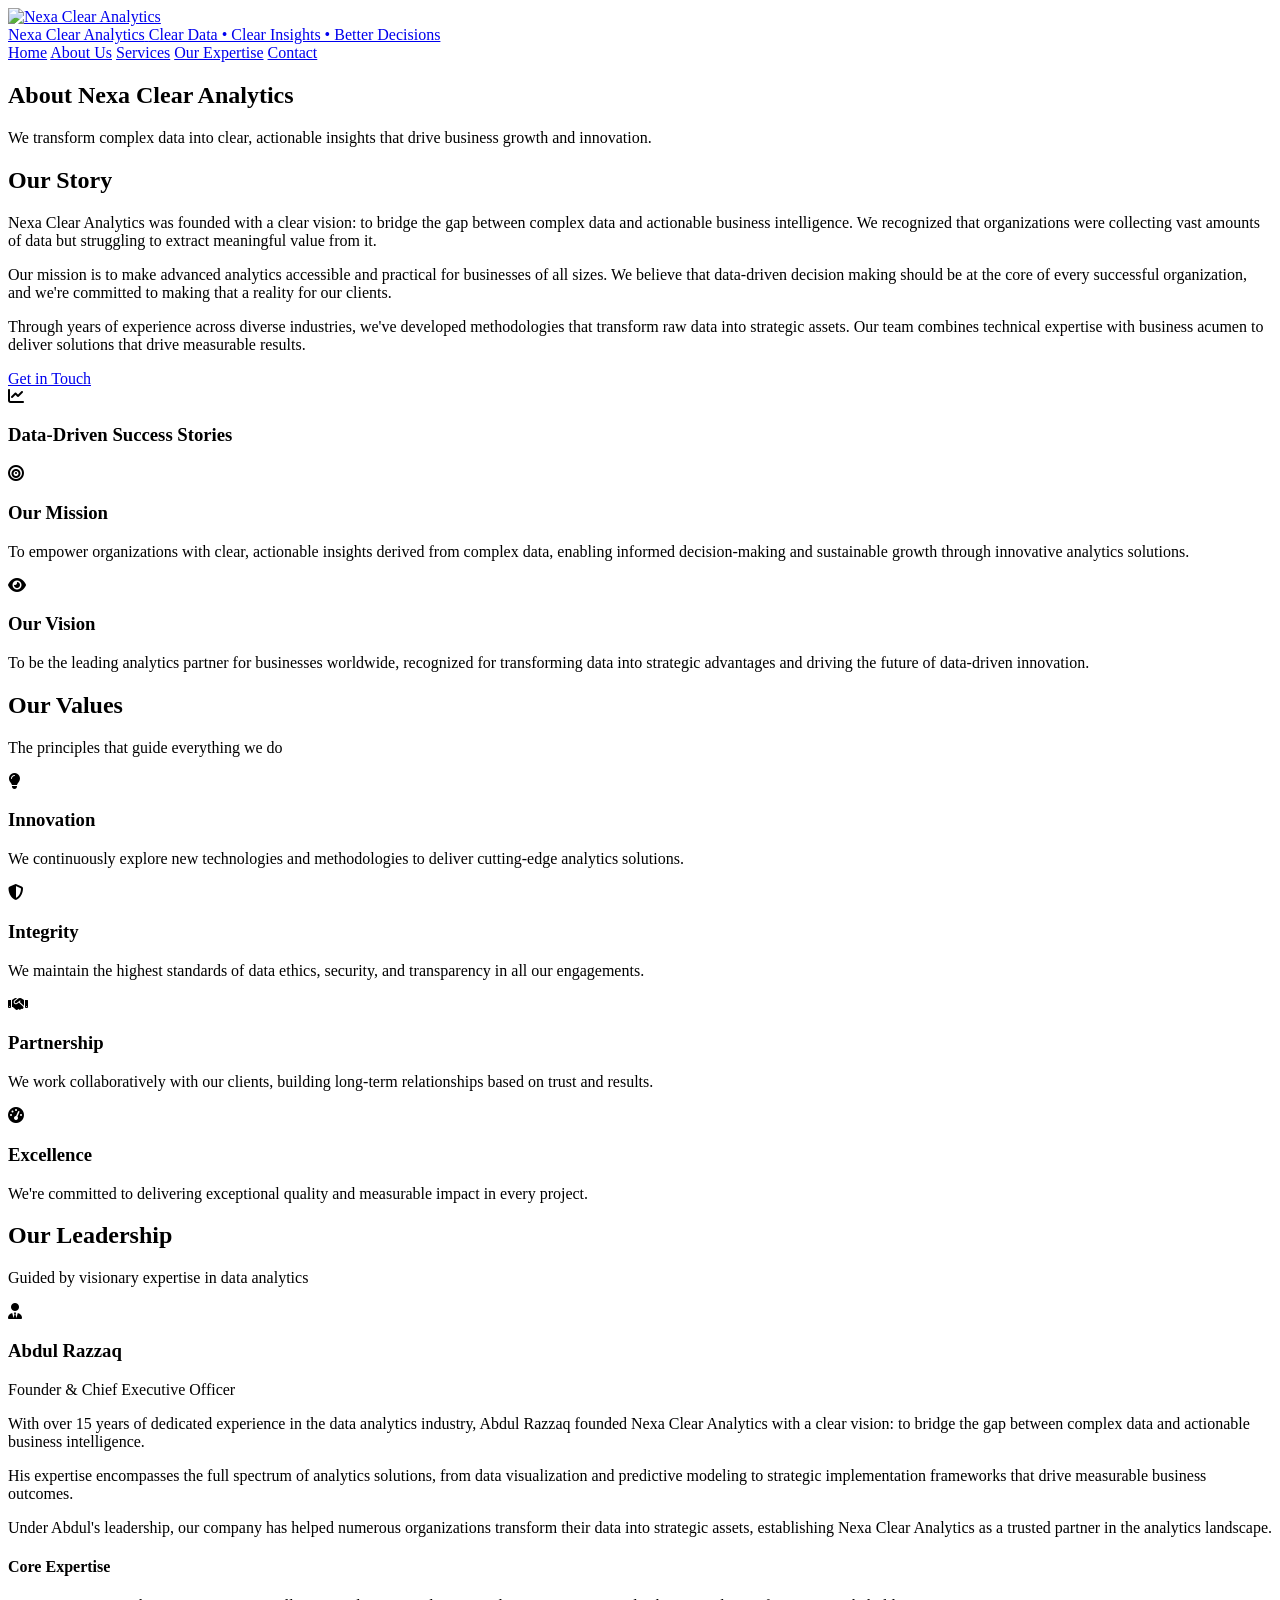
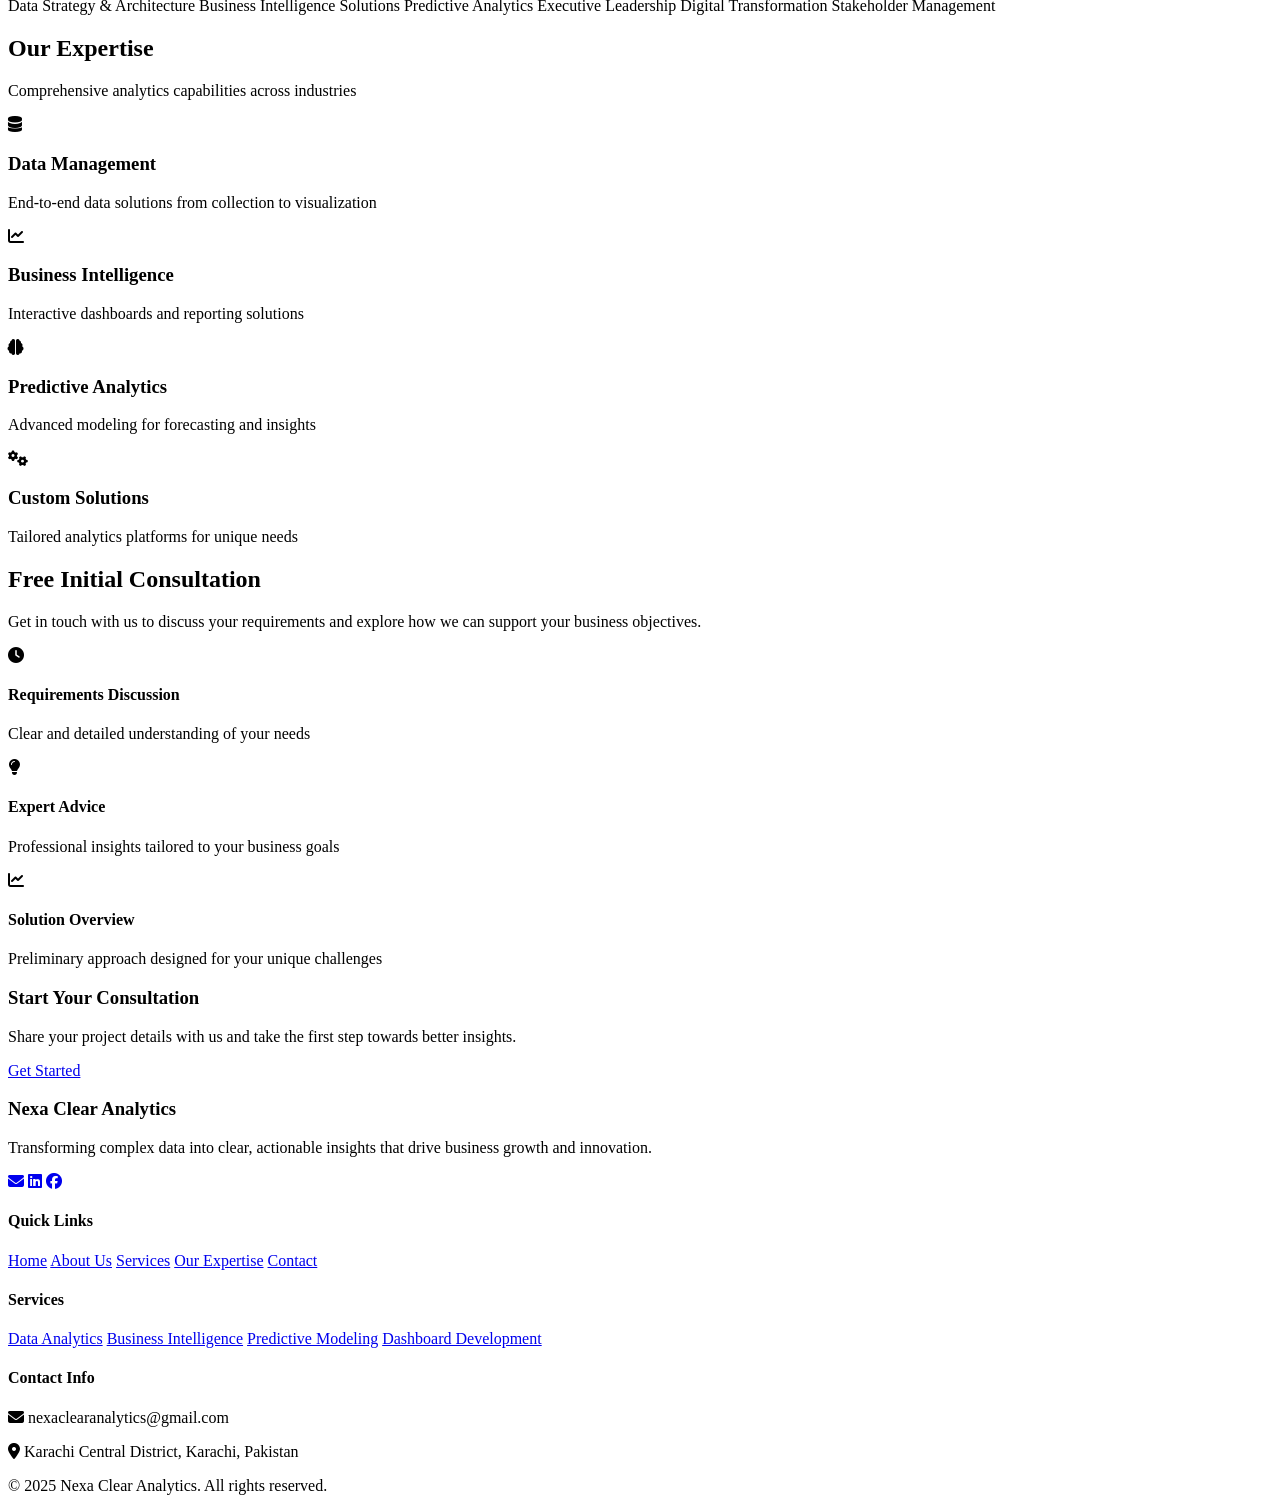
==== about.html @ 600de311 "Add files via upload" ====
<!DOCTYPE html>
<html lang="en">
<head>
    <meta charset="UTF-8">
    <meta name="viewport" content="width=device-width, initial-scale=1.0">
    <meta name="description" content="Learn about Nexa Clear Analytics - our mission, values, and the team behind transforming data into actionable insights.">
    <title>About Us - Nexa Clear Analytics</title>
    <link rel="stylesheet" href="css/style.css">
    <link rel="preconnect" href="https://fonts.googleapis.com">
    <link rel="preconnect" href="https://fonts.gstatic.com" crossorigin>
    <link href="https://fonts.googleapis.com/css2?family=Inter:wght@300;400;500;600;700&display=swap" rel="stylesheet">
    <link rel="stylesheet" href="https://cdnjs.cloudflare.com/ajax/libs/font-awesome/6.4.0/css/all.min.css">
    <link rel="icon" type="image/x-icon" href="images/favicon.png">
</head>
<body>
    <!-- Navigation -->
    <nav class="navbar">
        <div class="nav-container">
            <div class="nav-logo">
                <a href="index.html">
                    <img src="images/favicon.png" alt="Nexa Clear Analytics" class="logo-img">
                    <div class="logo-content">
                        <span class="logo-text">Nexa Clear Analytics</span>
                        <span class="logo-tagline">Clear Data • Clear Insights • Better Decisions</span>
                    </div>
                </a>
            </div>

            <div class="nav-menu" id="nav-menu">
                <a href="index.html" class="nav-link">Home</a>
                <a href="about.html" class="nav-link active">About Us</a>
                <a href="services.html" class="nav-link">Services</a>
                <a href="portfolio.html" class="nav-link">Our Expertise</a>
                <a href="contact.html" class="nav-link">Contact</a>
            </div>
            <div class="hamburger" id="hamburger">
                <span></span>
                <span></span>
                <span></span>
            </div>
        </div>
    </nav>

    <!-- Page Header -->
    <section class="page-header">
        <div class="container">
            <h1>About Nexa Clear Analytics</h1>
            <p>We transform complex data into clear, actionable insights that drive business growth and innovation.</p>
        </div>
    </section>

    <!-- About Content -->
    <section class="section">
        <div class="container">
            <div class="about-content">
                <div class="about-text">
                    <h2>Our Story</h2>
                    <p>Nexa Clear Analytics was founded with a clear vision: to bridge the gap between complex data and actionable business intelligence. We recognized that organizations were collecting vast amounts of data but struggling to extract meaningful value from it.</p>
                    <p>Our mission is to make advanced analytics accessible and practical for businesses of all sizes. We believe that data-driven decision making should be at the core of every successful organization, and we're committed to making that a reality for our clients.</p>
                    <p>Through years of experience across diverse industries, we've developed methodologies that transform raw data into strategic assets. Our team combines technical expertise with business acumen to deliver solutions that drive measurable results.</p>
                    <a href="contact.html#contact-form" class="btn btn-primary">Get in Touch</a>
                </div>
                <div class="about-image">
                    <div class="image-placeholder">
                        <i class="fas fa-chart-line"></i>
                        <h3>Data-Driven Success Stories</h3>
                    </div>
                </div>
            </div>
        </div>
    </section>

    <!-- Mission & Vision -->
    <section class="section" style="background: var(--light-gray);">
        <div class="container">
            <div class="mission-vision">
                <div class="mission-card">
                    <div class="mission-icon">
                        <i class="fas fa-bullseye"></i>
                    </div>
                    <h3>Our Mission</h3>
                    <p>To empower organizations with clear, actionable insights derived from complex data, enabling informed decision-making and sustainable growth through innovative analytics solutions.</p>
                </div>
                <div class="vision-card">
                    <div class="vision-icon">
                        <i class="fas fa-eye"></i>
                    </div>
                    <h3>Our Vision</h3>
                    <p>To be the leading analytics partner for businesses worldwide, recognized for transforming data into strategic advantages and driving the future of data-driven innovation.</p>
                </div>
            </div>
        </div>
    </section>

    <!-- Values Section -->
    <section class="section">
        <div class="container">
            <div class="section-header">
                <h2>Our Values</h2>
                <p>The principles that guide everything we do</p>
            </div>
            <div class="values-grid">
                <div class="value-card">
                    <div class="value-icon">
                        <i class="fas fa-lightbulb"></i>
                    </div>
                    <h3>Innovation</h3>
                    <p>We continuously explore new technologies and methodologies to deliver cutting-edge analytics solutions.</p>
                </div>
                <div class="value-card">
                    <div class="value-icon">
                        <i class="fas fa-shield-alt"></i>
                    </div>
                    <h3>Integrity</h3>
                    <p>We maintain the highest standards of data ethics, security, and transparency in all our engagements.</p>
                </div>
                <div class="value-card">
                    <div class="value-icon">
                        <i class="fas fa-handshake"></i>
                    </div>
                    <h3>Partnership</h3>
                    <p>We work collaboratively with our clients, building long-term relationships based on trust and results.</p>
                </div>
                <div class="value-card">
                    <div class="value-icon">
                        <i class="fas fa-tachometer-alt"></i>
                    </div>
                    <h3>Excellence</h3>
                    <p>We're committed to delivering exceptional quality and measurable impact in every project.</p>
                </div>
            </div>
        </div>
    </section>

    <!-- Team Section -->
<!-- Leadership Section -->
<section class="section leadership-section">
    <div class="container">
        <div class="section-header">
            <h2>Our Leadership</h2>
            <p>Guided by visionary expertise in data analytics</p>
        </div>
        <div class="leadership-content">
            <div class="ceo-profile">
                <div class="ceo-image">
                    <i class="fas fa-user-tie"></i>
                </div>
                <div class="ceo-details">
                    <h3>Abdul Razzaq</h3>
                    <p class="ceo-title">Founder & Chief Executive Officer</p>
                    <div class="ceo-bio">
                        <p>With over 15 years of dedicated experience in the data analytics industry, Abdul Razzaq founded Nexa Clear Analytics with a clear vision: to bridge the gap between complex data and actionable business intelligence.</p>
                        <p>His expertise encompasses the full spectrum of analytics solutions, from data visualization and predictive modeling to strategic implementation frameworks that drive measurable business outcomes.</p>
                        <p>Under Abdul's leadership, our company has helped numerous organizations transform their data into strategic assets, establishing Nexa Clear Analytics as a trusted partner in the analytics landscape.</p>
                    </div>
                    <div class="ceo-expertise">
                        <h4>Core Expertise</h4>
                        <div class="expertise-list">
                            <span>Data Strategy & Architecture</span>
                            <span>Business Intelligence Solutions</span>
                            <span>Predictive Analytics</span>
                            <span>Executive Leadership</span>
                            <span>Digital Transformation</span>
                            <span>Stakeholder Management</span>
                        </div>
                    </div>
                </div>
            </div>
        </div>
    </div>
</section>

    <!-- Expertise Section -->
    <section class="section">
        <div class="container">
            <div class="section-header">
                <h2>Our Expertise</h2>
                <p>Comprehensive analytics capabilities across industries</p>
            </div>
            <div class="expertise-grid">
                <div class="expertise-item">
                    <div class="expertise-icon">
                        <i class="fas fa-database"></i>
                    </div>
                    <h3>Data Management</h3>
                    <p>End-to-end data solutions from collection to visualization</p>
                </div>
                <div class="expertise-item">
                    <div class="expertise-icon">
                        <i class="fas fa-chart-line"></i>
                    </div>
                    <h3>Business Intelligence</h3>
                    <p>Interactive dashboards and reporting solutions</p>
                </div>
                <div class="expertise-item">
                    <div class="expertise-icon">
                        <i class="fas fa-brain"></i>
                    </div>
                    <h3>Predictive Analytics</h3>
                    <p>Advanced modeling for forecasting and insights</p>
                </div>
                <div class="expertise-item">
                    <div class="expertise-icon">
                        <i class="fas fa-cogs"></i>
                    </div>
                    <h3>Custom Solutions</h3>
                    <p>Tailored analytics platforms for unique needs</p>
                </div>
            </div>
        </div>
    </section>

    <!-- CTA Section -->
  <section class="section consultation-section">
    <div class="container">
        <div class="consultation-grid">
            <div class="consultation-content">
                <h2>Free Initial Consultation</h2>
                <p>Get in touch with us to discuss your requirements and explore how we can support your business objectives.</p>
                <div class="consultation-benefits">
                    <div class="benefit-item">
                        <i class="fas fa-clock"></i>
                        <div>
                            <h4>Requirements Discussion</h4>
                            <p>Clear and detailed understanding of your needs</p>
                        </div>
                    </div>
                    <div class="benefit-item">
                        <i class="fas fa-lightbulb"></i>
                        <div>
                            <h4>Expert Advice</h4>
                            <p>Professional insights tailored to your business goals</p>
                        </div>
                    </div>
                    <div class="benefit-item">
                        <i class="fas fa-chart-line"></i>
                        <div>
                            <h4>Solution Overview</h4>
                            <p>Preliminary approach designed for your unique challenges</p>
                        </div>
                    </div>
                </div>
            </div>
            <div class="consultation-cta">
                <div class="cta-card">
                    <h3>Start Your Consultation</h3>
                    <p>Share your project details with us and take the first step towards better insights.</p>
                    <div class="cta-buttons">
                        <a href="contact.html#contact-form" class="consultation-get-started-btn" id="consultation-get-started">
                            Get Started
                        </a>
                    </div>
                </div>
            </div>
        </div>
    </div>
</section>

    <!-- Footer -->
    <footer class="footer">
        <div class="container">
            <div class="footer-content">
                <div class="footer-section">
                    <h3>Nexa Clear Analytics</h3>
                    <p>Transforming complex data into clear, actionable insights that drive business growth and innovation.</p>
                    <div class="social-links">
                        <a href="#" aria-label="Email"><i class="fas fa-envelope"></i></a>
                        <a href="#" aria-label="LinkedIn"><i class="fab fa-linkedin"></i></a>
                        <a href="#" aria-label="Twitter"><i class="fab fa-facebook"></i></a>
                    </div>
                </div>
                <div class="footer-section">
                    <h4>Quick Links</h4>
                    <a href="index.html">Home</a>
                    <a href="about.html">About Us</a>
                    <a href="services.html">Services</a>
                    <a href="portfolio.html">Our Expertise</a>
                    <a href="contact.html">Contact</a>
                </div>
                <div class="footer-section">
                    <h4>Services</h4>
                    <a href="services.html">Data Analytics</a>
                    <a href="services.html">Business Intelligence</a>
                    <a href="services.html">Predictive Modeling</a>
                    <a href="services.html">Dashboard Development</a>
                </div>
                <div class="footer-section">
                    <h4>Contact Info</h4>
                    <p><i class="fas fa-envelope"></i> nexaclearanalytics@gmail.com</p>
                    <p><i class="fas fa-map-marker-alt"></i> Karachi Central District, Karachi, Pakistan</p>
                </div>
            </div>
            <div class="footer-bottom">
                <p>&copy; <span id="current-year">2025</span> Nexa Clear Analytics. All rights reserved.</p>
            </div>
        </div>
    </footer>
    <script src="js/script.js"></script>
</body>
</html>
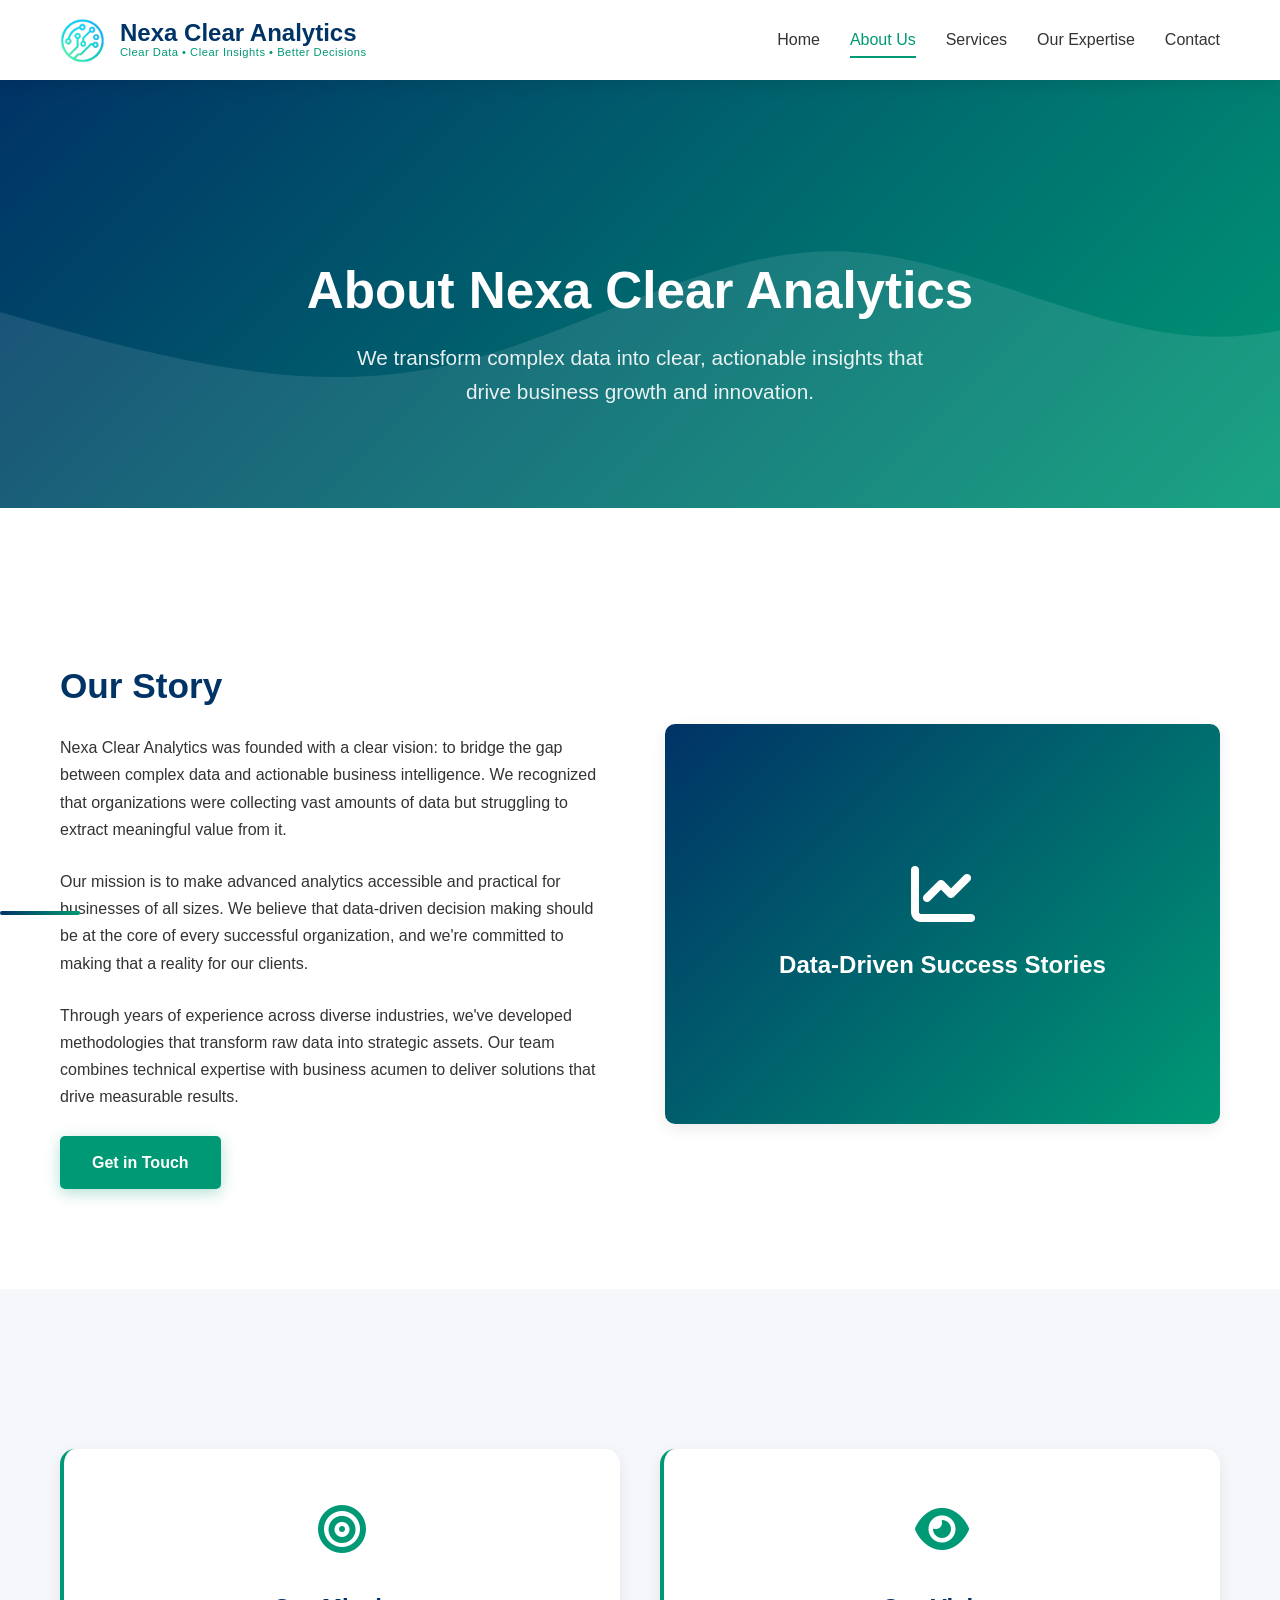
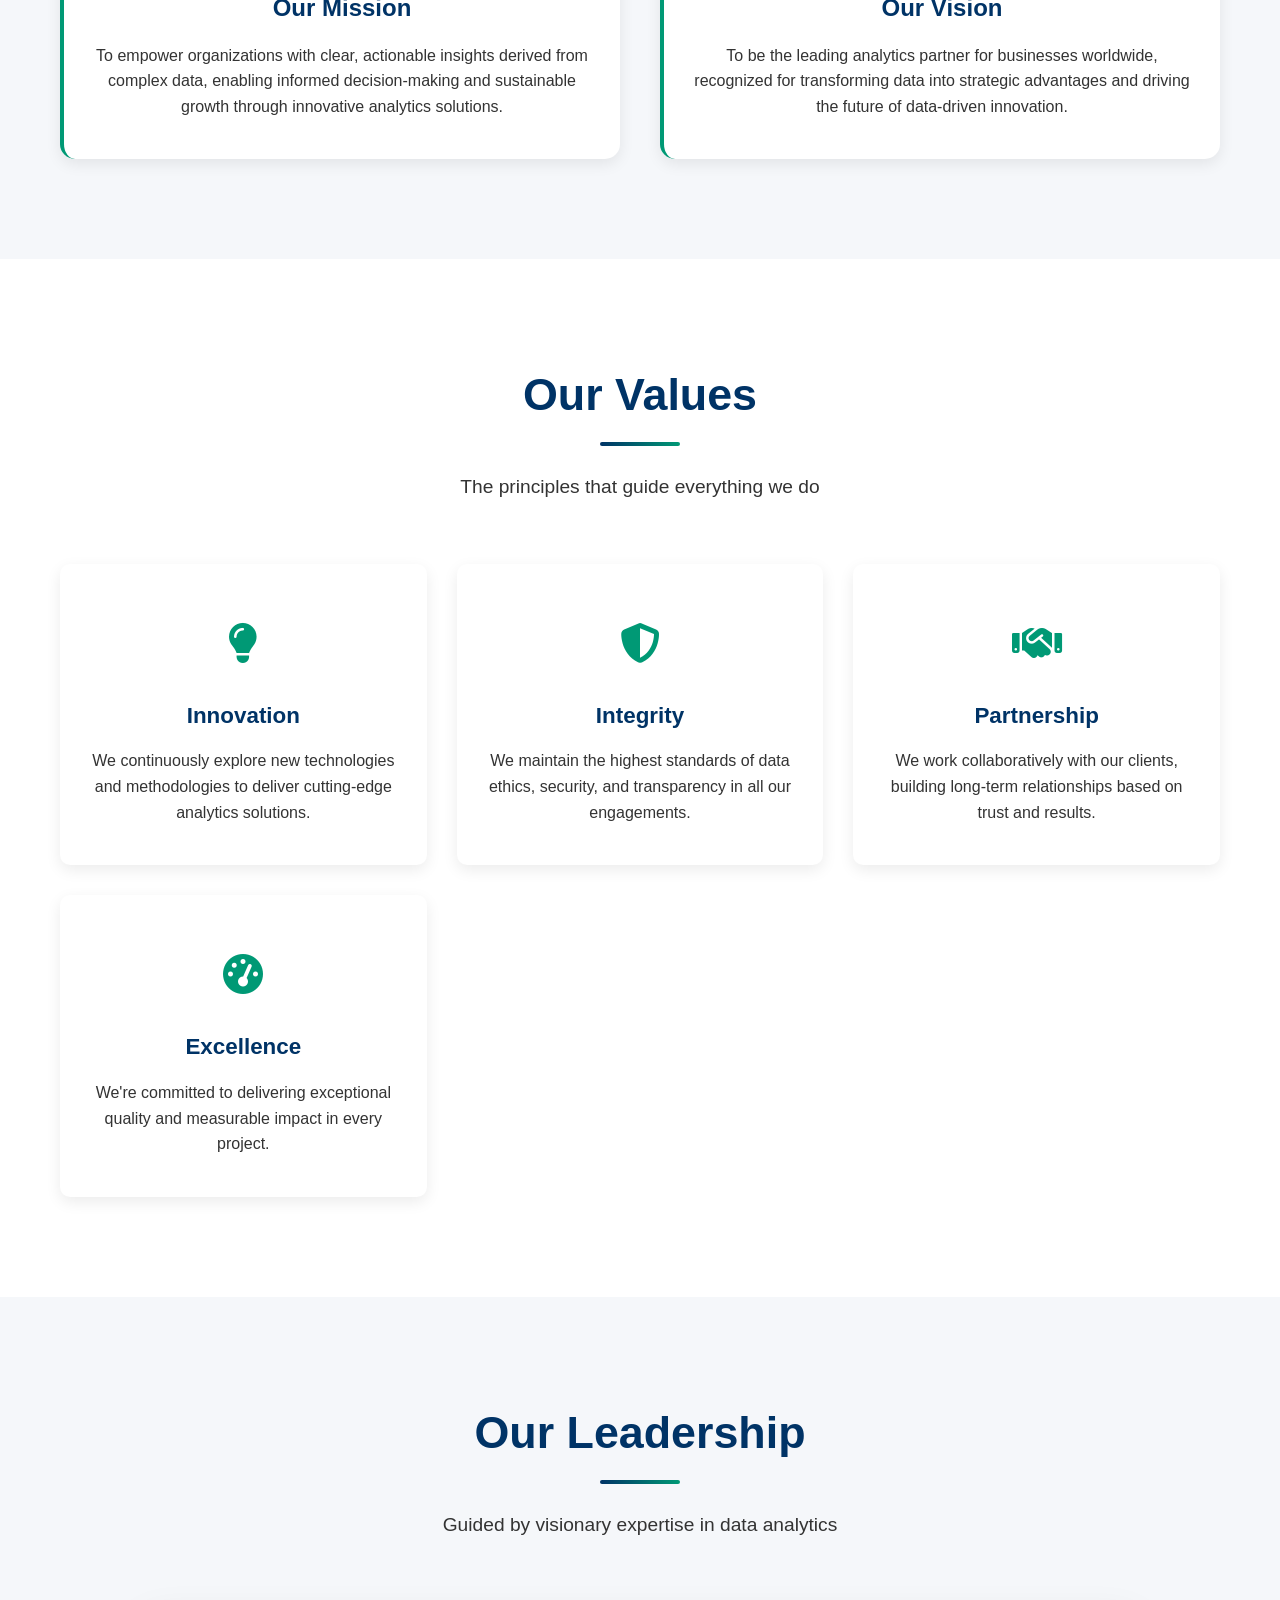
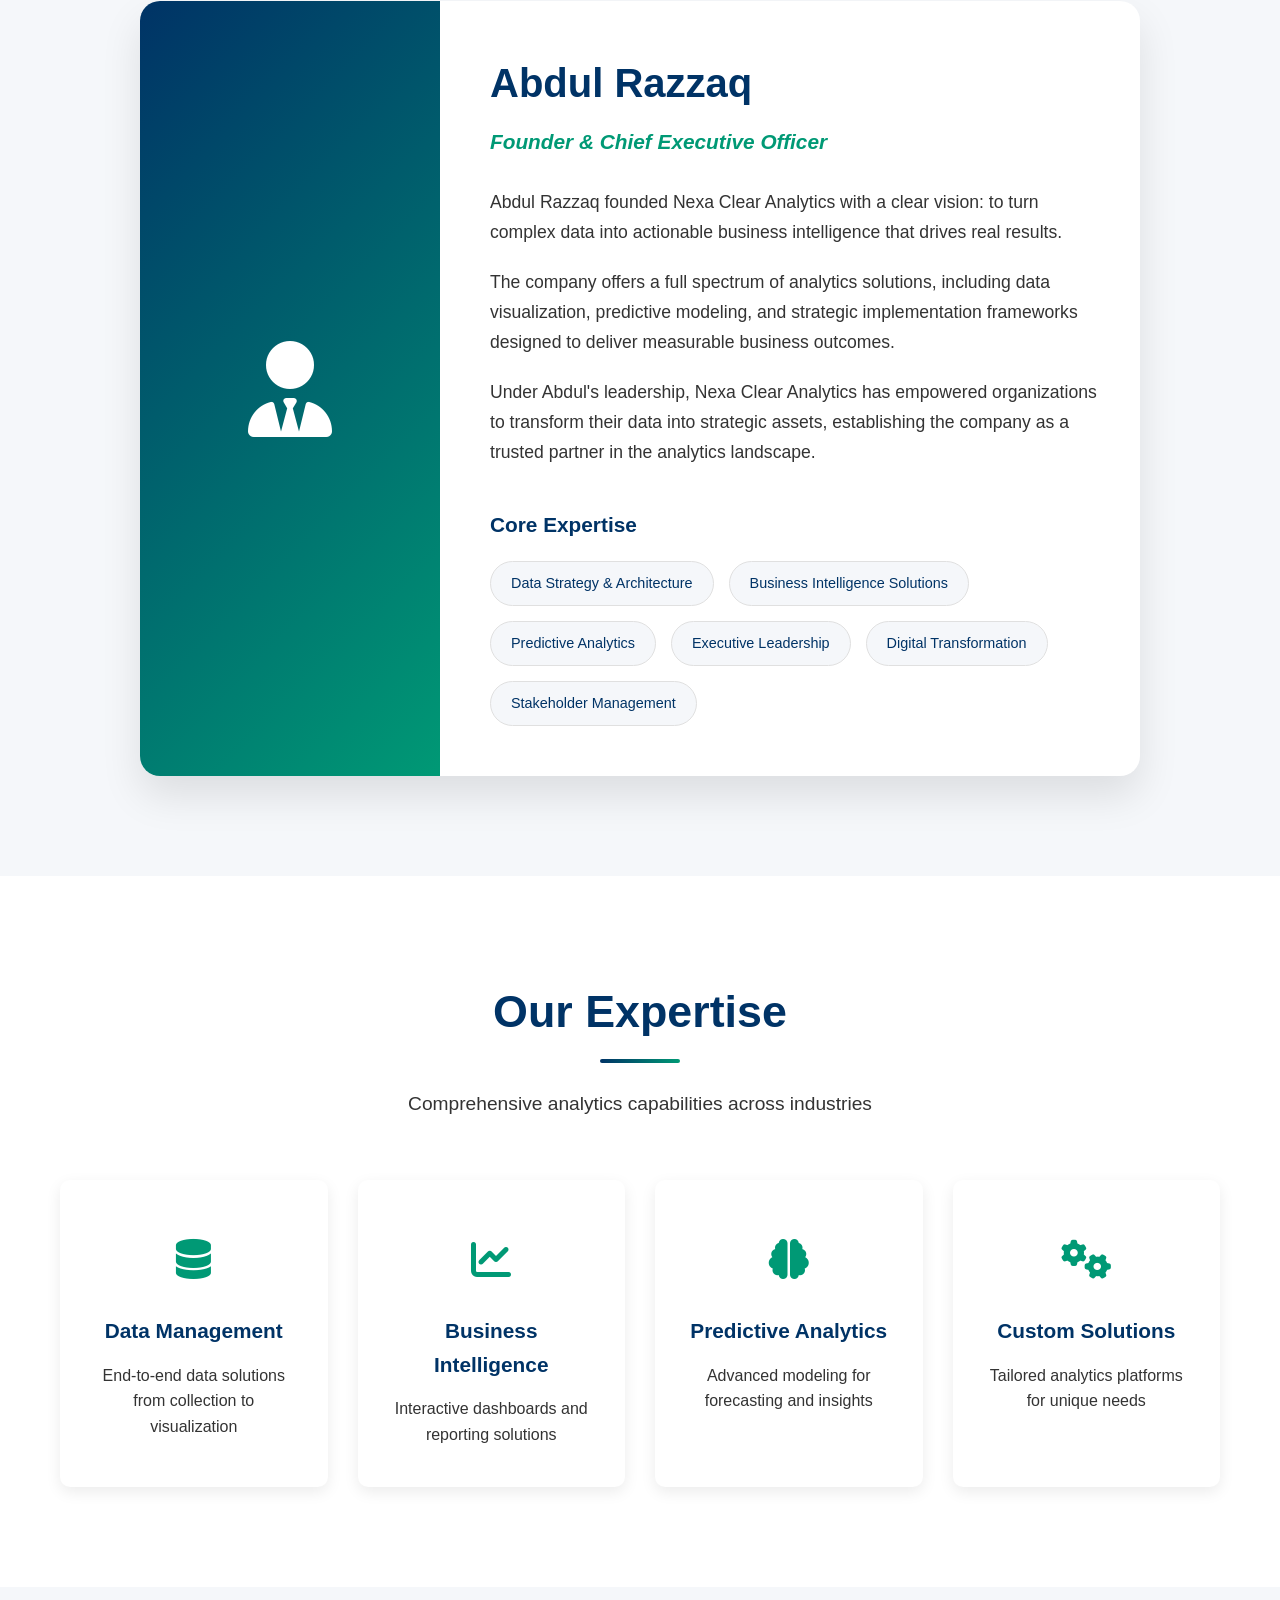
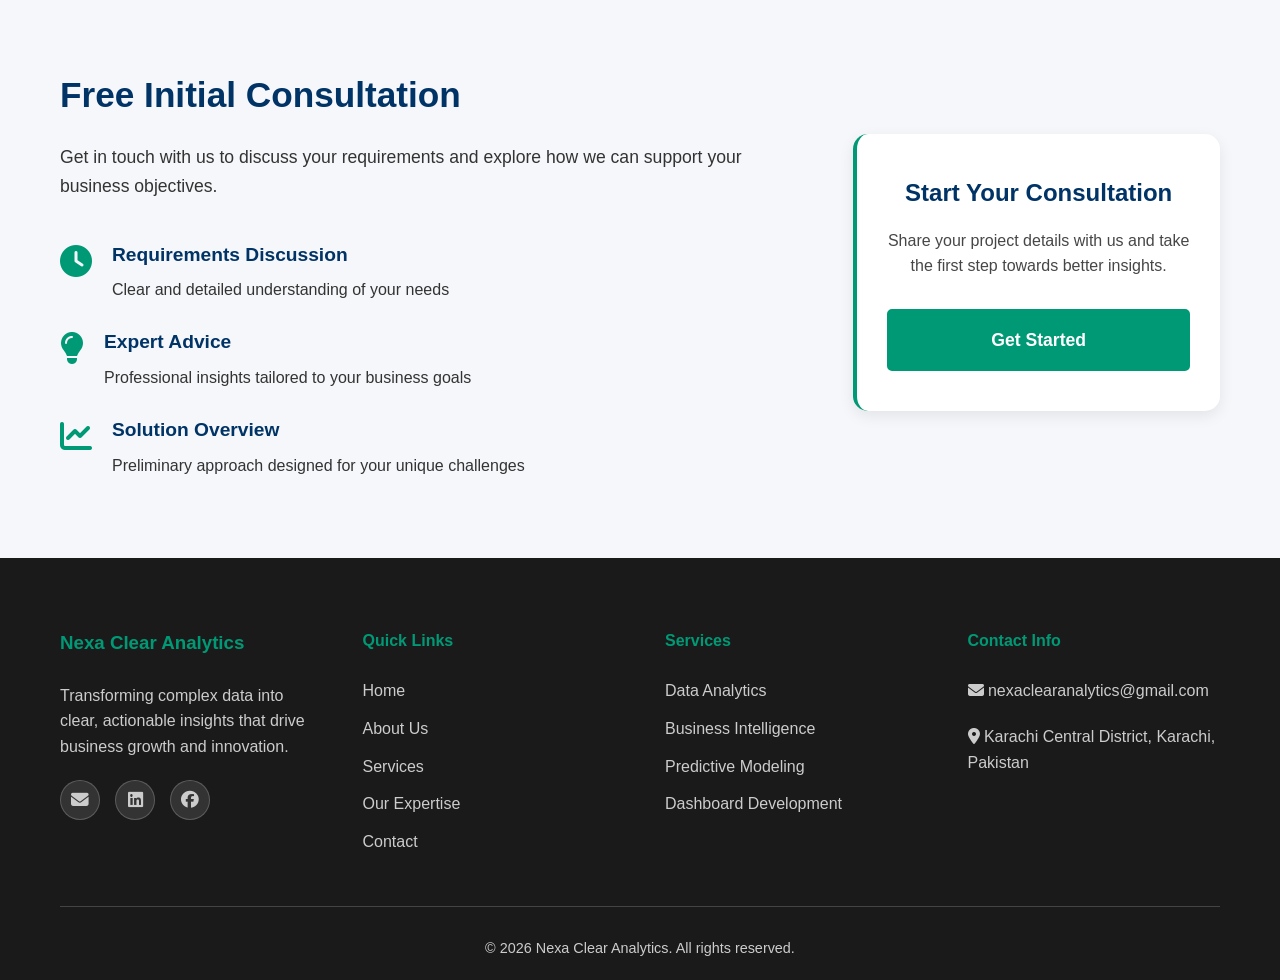
==== commit 4fa9ebf5: "Add files via upload" ====
--- a/about.html
+++ b/about.html
@@ -149,9 +149,7 @@
                     <h3>Abdul Razzaq</h3>
                     <p class="ceo-title">Founder & Chief Executive Officer</p>
                     <div class="ceo-bio">
-                        <p>With over 15 years of dedicated experience in the data analytics industry, Abdul Razzaq founded Nexa Clear Analytics with a clear vision: to bridge the gap between complex data and actionable business intelligence.</p>
-                        <p>His expertise encompasses the full spectrum of analytics solutions, from data visualization and predictive modeling to strategic implementation frameworks that drive measurable business outcomes.</p>
-                        <p>Under Abdul's leadership, our company has helped numerous organizations transform their data into strategic assets, establishing Nexa Clear Analytics as a trusted partner in the analytics landscape.</p>
+                        <p>Abdul Razzaq founded Nexa Clear Analytics with a clear vision: to turn complex data into actionable business intelligence that drives real results.</p> <p>The company offers a full spectrum of analytics solutions, including data visualization, predictive modeling, and strategic implementation frameworks designed to deliver measurable business outcomes.</p> <p>Under Abdul's leadership, Nexa Clear Analytics has empowered organizations to transform their data into strategic assets, establishing the company as a trusted partner in the analytics landscape.</p>
                     </div>
                     <div class="ceo-expertise">
                         <h4>Core Expertise</h4>
--- a/css/style.css
+++ b/css/style.css
@@ -0,0 +1,3416 @@
+/* css/style.css */
+/* Reset and Base Styles */
+* {
+    margin: 0;
+    padding: 0;
+    box-sizing: border-box;
+}
+
+:root {
+    --primary-blue: #003366;
+    --primary-green: #009975;
+    --light-gray: #f5f7fa;
+    --dark-gray: #333333;
+    --white: #ffffff;
+    --shadow: 0 5px 15px rgba(0, 0, 0, 0.08);
+    --transition: all 0.3s ease;
+}
+
+body {
+    font-family: 'Inter', sans-serif;
+    line-height: 1.6;
+    color: var(--dark-gray);
+    overflow-x: hidden;
+}
+
+.container {
+    max-width: 1200px;
+    margin: 0 auto;
+    padding: 0 20px;
+}
+
+/* Navigation */
+.navbar {
+    background: var(--white);
+    box-shadow: var(--shadow);
+    position: fixed;
+    width: 100%;
+    top: 0;
+    z-index: 1000;
+    transition: var(--transition);
+}
+
+.nav-container {
+    max-width: 1200px;
+    margin: 0 auto;
+    padding: 0 20px;
+    display: flex;
+    justify-content: space-between;
+    align-items: center;
+    height: 80px;
+}
+
+.nav-logo a {
+    display: flex;
+    align-items: center;
+    gap: 15px;
+    text-decoration: none;
+}
+
+.logo-img {
+    height: 45px;
+    width: auto;
+}
+
+.logo-content {
+    display: flex;
+    flex-direction: column;
+    gap: 2px;
+}
+
+.logo-text {
+    font-size: 1.5rem;
+    font-weight: 700;
+    color: var(--primary-blue);
+    line-height: 1;
+}
+
+.logo-tagline {
+    font-size: 0.7rem;
+    color: var(--primary-green);
+    font-weight: 500;
+    line-height: 1;
+    letter-spacing: 0.5px;
+}
+
+.nav-menu {
+    display: flex;
+    gap: 30px;
+}
+
+.nav-link {
+    text-decoration: none;
+    color: var(--dark-gray);
+    font-weight: 500;
+    transition: var(--transition);
+    position: relative;
+    padding: 5px 0;
+}
+
+.nav-link:hover {
+    color: var(--primary-green);
+}
+
+.nav-link::after {
+    content: '';
+    position: absolute;
+    width: 0;
+    height: 2px;
+    bottom: 0;
+    left: 0;
+    background-color: var(--primary-green);
+    transition: var(--transition);
+}
+
+.nav-link:hover::after {
+    width: 100%;
+}
+
+.nav-link.active {
+    color: var(--primary-green);
+}
+
+.nav-link.active::after {
+    width: 100%;
+}
+
+.hamburger {
+    display: none;
+    flex-direction: column;
+    cursor: pointer;
+    padding: 5px;
+}
+
+.hamburger span {
+    width: 25px;
+    height: 3px;
+    background: var(--primary-blue);
+    margin: 3px 0;
+    transition: var(--transition);
+    border-radius: 2px;
+}
+
+.hamburger.active span:nth-child(1) {
+    transform: rotate(45deg) translate(5px, 5px);
+}
+
+.hamburger.active span:nth-child(2) {
+    opacity: 0;
+}
+
+.hamburger.active span:nth-child(3) {
+    transform: rotate(-45deg) translate(7px, -6px);
+}
+
+/* Hero Section */
+.hero {
+    background: linear-gradient(135deg, var(--primary-blue) 0%, var(--primary-green) 100%);
+    color: var(--white);
+    padding: 180px 0 100px;
+    text-align: center;
+    position: relative;
+    overflow: hidden;
+}
+
+.hero::before {
+    content: '';
+    position: absolute;
+    top: 0;
+    left: 0;
+    width: 100%;
+    height: 100%;
+    background: url('data:image/svg+xml;utf8,<svg xmlns="http://www.w3.org/2000/svg" viewBox="0 0 1440 320"><path fill="%23ffffff" fill-opacity="0.1" d="M0,96L48,112C96,128,192,160,288,186.7C384,213,480,235,576,213.3C672,192,768,128,864,128C960,128,1056,192,1152,192C1248,192,1344,128,1392,96L1440,64L1440,320L1392,320C1344,320,1248,320,1152,320C1056,320,960,320,864,320C768,320,672,320,576,320C480,320,384,320,288,320C192,320,96,320,48,320L0,320Z"></path></svg>');
+    background-size: cover;
+    background-position: center;
+}
+
+.hero-content {
+    position: relative;
+    z-index: 1;
+    max-width: 800px;
+    margin: 0 auto;
+}
+
+.hero-content h1 {
+    font-size: 3.2rem;
+    margin-bottom: 20px;
+    font-weight: 700;
+    line-height: 1.2;
+}
+
+.hero-content p {
+    font-size: 1.3rem;
+    margin-bottom: 40px;
+    opacity: 0.9;
+    line-height: 1.6;
+}
+
+.hero-buttons {
+    display: flex;
+    gap: 20px;
+    justify-content: center;
+    flex-wrap: wrap;
+}
+
+/* Buttons */
+.btn {
+    padding: 14px 32px;
+    border: none;
+    border-radius: 5px;
+    text-decoration: none;
+    font-weight: 600;
+    transition: var(--transition);
+    cursor: pointer;
+    display: inline-block;
+    font-size: 1rem;
+    text-align: center;
+}
+
+.btn-primary {
+    background: var(--primary-green);
+    color: var(--white);
+    box-shadow: 0 4px 15px rgba(0, 153, 117, 0.3);
+}
+
+.btn-primary:hover {
+    background: #007a5e;
+    transform: translateY(-3px);
+    box-shadow: 0 6px 20px rgba(0, 153, 117, 0.4);
+}
+
+.btn-secondary {
+    background: transparent;
+    color: var(--white);
+    border: 2px solid var(--white);
+}
+
+.btn-secondary:hover {
+    background: var(--white);
+    color: var(--primary-blue);
+    transform: translateY(-3px);
+}
+
+/* Sections */
+.section {
+    padding: 100px 0;
+}
+
+.section-header {
+    text-align: center;
+    max-width: 800px;
+    margin: 0 auto 60px;
+    padding: 0 40px;
+}
+
+.section-header h2 {
+    font-size: 2.8rem;
+    margin-bottom: 20px;
+    color: var(--primary-blue);
+    font-weight: 700;
+    position: relative;
+}
+
+.section-header h2::after {
+    content: '';
+    position: absolute;
+    width: 80px;
+    height: 4px;
+    background: linear-gradient(to right, var(--primary-blue), var(--primary-green));
+    bottom: -15px;
+    left: 50%;
+    transform: translateX(-50%);
+    border-radius: 2px;
+}
+
+.section-header p {
+    font-size: 1.2rem;
+    color: var(--dark-gray);
+    line-height: 1.7;
+    margin-top: 40px;
+}
+
+/* Trust Indicators */
+.trust-section {
+    background: var(--light-gray);
+    padding: 60px 0;
+}
+
+.trust-grid {
+    display: grid;
+    grid-template-columns: repeat(auto-fit, minmax(200px, 1fr));
+    gap: 30px;
+}
+
+.trust-item {
+    display: flex;
+    flex-direction: column;
+    align-items: center;
+    gap: 15px;
+    text-align: center;
+}
+
+.trust-item i {
+    font-size: 2.5rem;
+    color: var(--primary-green);
+}
+
+.trust-item span {
+    font-weight: 600;
+    color: var(--primary-blue);
+}
+
+/* Help Section */
+.help-grid {
+    display: grid;
+    grid-template-columns: repeat(auto-fit, minmax(300px, 1fr));
+    gap: 40px;
+}
+
+.help-card {
+    background: var(--white);
+    padding: 50px 30px;
+    border-radius: 10px;
+    text-align: center;
+    box-shadow: var(--shadow);
+    transition: var(--transition);
+    border-top: 4px solid transparent;
+}
+
+.help-card:hover {
+    transform: translateY(-10px);
+    border-top: 4px solid var(--primary-green);
+}
+
+.help-icon {
+    font-size: 3.5rem;
+    margin-bottom: 25px;
+    color: var(--primary-blue);
+    background: linear-gradient(135deg, var(--primary-blue), var(--primary-green));
+    -webkit-background-clip: text;
+    -webkit-text-fill-color: transparent;
+    height: 80px;
+    display: flex;
+    align-items: center;
+    justify-content: center;
+}
+
+.help-card h3 {
+    color: var(--primary-blue);
+    margin-bottom: 20px;
+    font-size: 1.5rem;
+}
+
+.help-card p {
+    color: var(--dark-gray);
+    line-height: 1.7;
+}
+
+/* Industries Section */
+.industries-section {
+    background: var(--light-gray);
+}
+
+.industries-grid {
+    display: grid;
+    grid-template-columns: repeat(auto-fit, minmax(280px, 1fr));
+    gap: 30px;
+}
+
+.industry-card {
+    background: var(--white);
+    padding: 40px 30px;
+    border-radius: 10px;
+    text-align: center;
+    box-shadow: var(--shadow);
+    transition: var(--transition);
+}
+
+.industry-card:hover {
+    transform: translateY(-5px);
+}
+
+.industry-icon {
+    font-size: 2.5rem;
+    margin-bottom: 20px;
+    color: var(--primary-green);
+    height: 70px;
+    display: flex;
+    align-items: center;
+    justify-content: center;
+}
+
+.industry-card h3 {
+    color: var(--primary-blue);
+    margin-bottom: 15px;
+    font-size: 1.4rem;
+}
+
+.industry-card p {
+    color: var(--dark-gray);
+    line-height: 1.6;
+}
+
+/* Process Section */
+.process-section {
+    background: var(--white);
+}
+
+.process-grid {
+    display: grid;
+    grid-template-columns: repeat(4, 1fr);
+    gap: 0;
+    position: relative;
+    z-index: 2;
+    max-width: 1200px;
+    margin: 0 auto;
+}
+
+.process-card {
+    background: var(--white);
+    padding: 40px 25px;
+    border-radius: 15px;
+    box-shadow: 0 10px 30px rgba(0, 0, 0, 0.08);
+    text-align: center;
+    transition: all 0.4s cubic-bezier(0.175, 0.885, 0.32, 1.275);
+    position: relative;
+    border: 1px solid #f0f0f0;
+    margin: 0 10px;
+    height: 100%;
+    display: flex;
+    flex-direction: column;
+    align-items: center;
+}
+
+.process-card:hover {
+    transform: translateY(-10px);
+    box-shadow: 0 20px 40px rgba(0, 0, 0, 0.15);
+    border-color: var(--primary-green);
+}
+
+.step-number {
+    width: 50px;
+    height: 50px;
+    background: linear-gradient(135deg, var(--primary-blue), var(--primary-green));
+    color: var(--white);
+    border-radius: 50%;
+    display: flex;
+    align-items: center;
+    justify-content: center;
+    font-size: 1.2rem;
+    font-weight: 700;
+    box-shadow: 0 5px 15px rgba(0, 51, 102, 0.3);
+    margin-bottom: 25px;
+    position: relative;
+    z-index: 2;
+}
+
+.step-icon {
+    font-size: 3.5rem;
+    margin-bottom: 25px;
+    height: 80px;
+    display: flex;
+    align-items: center;
+    justify-content: center;
+    background: linear-gradient(135deg, var(--primary-blue), var(--primary-green));
+    -webkit-background-clip: text;
+    -webkit-text-fill-color: transparent;
+    background-clip: text;
+}
+
+.process-card h3 {
+    color: var(--primary-blue);
+    margin-bottom: 15px;
+    font-size: 1.3rem;
+    font-weight: 600;
+    min-height: 60px;
+    display: flex;
+    align-items: center;
+    justify-content: center;
+}
+
+.process-card p {
+    color: var(--dark-gray);
+    line-height: 1.7;
+    font-size: 0.95rem;
+    margin-bottom: 0;
+    flex-grow: 1;
+}
+
+.step-connector {
+    position: absolute;
+    right: -25px;
+    top: 50%;
+    transform: translateY(-50%);
+    width: 50px;
+    height: 100%;
+    display: flex;
+    align-items: center;
+    justify-content: center;
+    z-index: 1;
+}
+
+.connector-line {
+    width: 100%;
+    height: 3px;
+    background: linear-gradient(to right, var(--primary-green), var(--primary-blue));
+    border-radius: 2px;
+    position: relative;
+}
+
+.connector-arrow {
+    position: absolute;
+    right: -10px;
+    top: 50%;
+    transform: translateY(-50%);
+    width: 25px;
+    height: 25px;
+    background: var(--primary-green);
+    border-radius: 50%;
+    display: flex;
+    align-items: center;
+    justify-content: center;
+    color: var(--white);
+    font-size: 0.8rem;
+    box-shadow: 0 3px 10px rgba(0, 153, 117, 0.3);
+}
+
+.process-card:last-child .step-connector {
+    display: none;
+}
+
+.process-cta {
+    text-align: center;
+    margin-top: 60px;
+    padding-top: 40px;
+    border-top: 1px solid rgba(0, 0, 0, 0.1);
+}
+
+.process-cta p {
+    font-size: 1.3rem;
+    color: var(--dark-gray);
+    margin-bottom: 25px;
+    font-weight: 500;
+}
+
+/* Testimonials Section */
+.testimonials-section {
+    background: var(--light-gray);
+}
+
+.testimonials-grid {
+    display: grid;
+    grid-template-columns: repeat(auto-fit, minmax(300px, 1fr));
+    gap: 30px;
+}
+
+.testimonial-card {
+    background: var(--white);
+    padding: 30px;
+    border-radius: 10px;
+    box-shadow: var(--shadow);
+    transition: var(--transition);
+}
+
+.testimonial-card:hover {
+    transform: translateY(-5px);
+}
+
+.testimonial-content {
+    margin-bottom: 20px;
+    font-style: italic;
+    color: var(--dark-gray);
+    line-height: 1.6;
+}
+
+.testimonial-author {
+    display: flex;
+    align-items: center;
+    gap: 15px;
+}
+
+.author-avatar {
+    width: 50px;
+    height: 50px;
+    background: var(--primary-green);
+    border-radius: 50%;
+    display: flex;
+    align-items: center;
+    justify-content: center;
+    color: var(--white);
+    font-size: 1.2rem;
+}
+
+.author-info h4 {
+    margin-bottom: 5px;
+    color: var(--primary-blue);
+}
+
+.author-info p {
+    color: var(--dark-gray);
+    font-size: 0.9rem;
+}
+
+/* CTA Section */
+.cta-section {
+    background: var(--primary-blue);
+    color: var(--white);
+    text-align: center;
+    padding: 100px 0;
+    position: relative;
+    overflow: hidden;
+}
+
+.cta-section::before {
+    content: '';
+    position: absolute;
+    top: 0;
+    left: 0;
+    width: 100%;
+    height: 100%;
+    background: url('data:image/svg+xml;utf8,<svg xmlns="http://www.w3.org/2000/svg" viewBox="0 0 1440 320"><path fill="%23009975" fill-opacity="0.1" d="M0,192L48,197.3C96,203,192,213,288,229.3C384,245,480,267,576,261.3C672,256,768,224,864,197.3C960,171,1056,149,1152,165.3C1248,181,1344,235,1392,261.3L1440,288L1440,320L1392,320C1344,320,1248,320,1152,320C1056,320,960,320,864,320C768,320,672,320,576,320C480,320,384,320,288,320C192,320,96,320,48,320L0,320Z"></path></svg>');
+    background-size: cover;
+    background-position: center;
+}
+
+.cta-section h2 {
+    color: var(--white);
+    margin-bottom: 20px;
+    position: relative;
+    z-index: 1;
+    font-size: 2.8rem;
+}
+
+.cta-section p {
+    font-size: 1.3rem;
+    margin-bottom: 40px;
+    max-width: 700px;
+    margin-left: auto;
+    margin-right: auto;
+    position: relative;
+    z-index: 1;
+    opacity: 0.9;
+}
+
+/* Footer */
+.footer {
+    background: #1a1a1a;
+    color: var(--white);
+    padding: 70px 0 20px;
+}
+
+.footer-content {
+    display: grid;
+    grid-template-columns: repeat(auto-fit, minmax(250px, 1fr));
+    gap: 50px;
+    margin-bottom: 40px;
+}
+
+.footer-section h3,
+.footer-section h4 {
+    margin-bottom: 25px;
+    color: var(--primary-green);
+}
+
+.footer-section p {
+    color: #ccc;
+    margin-bottom: 20px;
+    line-height: 1.6;
+}
+
+.footer-section a {
+    color: #ccc;
+    text-decoration: none;
+    display: block;
+    margin-bottom: 12px;
+    transition: var(--transition);
+}
+
+.footer-section a:hover {
+    color: var(--primary-green);
+    transform: translateX(5px);
+}
+
+.social-links {
+    display: flex;
+    gap: 15px;
+    margin-top: 20px;
+}
+
+.social-links a {
+    display: flex;
+    align-items: center;
+    justify-content: center;
+    width: 40px;
+    height: 40px;
+    background: #333;
+    border-radius: 50%;
+    transition: var(--transition);
+    font-size: 1.2rem;
+}
+
+.social-links a:hover {
+    background: var(--primary-green);
+    transform: translateY(-3px);
+}
+
+.footer-bottom {
+    text-align: center;
+    padding-top: 30px;
+    border-top: 1px solid #444;
+    color: #ccc;
+    font-size: 0.9rem;
+}
+
+/* Animation Classes */
+.fade-in {
+    opacity: 0;
+    transform: translateY(30px);
+    transition: all 0.6s ease;
+}
+
+.fade-in.visible {
+    opacity: 1;
+    transform: translateY(0);
+}
+
+/* Responsive Design */
+@media (max-width: 1200px) {
+    .process-grid {
+        grid-template-columns: repeat(2, 1fr);
+        gap: 30px;
+    }
+    
+    .process-card {
+        margin: 0;
+    }
+    
+    .step-connector {
+        display: none;
+    }
+}
+
+@media (max-width: 992px) {
+    .hero-content h1 {
+        font-size: 2.8rem;
+    }
+    
+    .section-header h2 {
+        font-size: 2.5rem;
+    }
+}
+
+@media (max-width: 768px) {
+    .hamburger {
+        display: flex;
+    }
+    
+    .nav-menu {
+        position: fixed;
+        left: -100%;
+        top: 80px;
+        flex-direction: column;
+        background: var(--white);
+        width: 100%;
+        text-align: center;
+        transition: var(--transition);
+        box-shadow: var(--shadow);
+        padding: 30px 0;
+        gap: 25px;
+    }
+    
+    .nav-menu.active {
+        left: 0;
+    }
+    
+    .hero {
+        padding: 150px 0 80px;
+    }
+    
+    .hero-content h1 {
+        font-size: 2.2rem;
+    }
+    
+    .hero-content p {
+        font-size: 1.1rem;
+    }
+    
+    .hero-buttons {
+        flex-direction: column;
+        align-items: center;
+    }
+    
+    .btn {
+        width: 100%;
+        max-width: 280px;
+    }
+    
+    .section {
+        padding: 80px 0;
+    }
+    
+    .section-header h2 {
+        font-size: 2.2rem;
+    }
+    
+    .process-grid {
+        grid-template-columns: 1fr;
+        gap: 30px;
+    }
+    
+    .trust-grid {
+        grid-template-columns: repeat(2, 1fr);
+    }
+    
+    .help-grid, .industries-grid {
+        grid-template-columns: 1fr;
+    }
+    
+    .footer-content {
+        grid-template-columns: 1fr;
+        gap: 40px;
+    }
+}
+
+@media (max-width: 576px) {
+    .hero-content h1 {
+        font-size: 1.8rem;
+    }
+    
+    .section-header h2 {
+        font-size: 1.8rem;
+    }
+    
+    .cta-section h2 {
+        font-size: 2rem;
+    }
+    
+    .cta-section p {
+        font-size: 1.1rem;
+    }
+    
+    .trust-grid {
+        grid-template-columns: 1fr;
+    }
+    
+    .logo-text {
+        font-size: 1.2rem;
+    }
+    
+    .logo-tagline {
+        font-size: 0.6rem;
+    }
+}
+/* About Page Specific Styles */
+.page-header {
+    background: linear-gradient(135deg, var(--primary-blue) 0%, var(--primary-green) 100%);
+    color: var(--white);
+    padding: 180px 0 100px;
+    text-align: center;
+    margin-top: 80px;
+    position: relative;
+    overflow: hidden;
+}
+
+.page-header::before {
+    content: '';
+    position: absolute;
+    top: 0;
+    left: 0;
+    width: 100%;
+    height: 100%;
+    background: url('data:image/svg+xml;utf8,<svg xmlns="http://www.w3.org/2000/svg" viewBox="0 0 1440 320"><path fill="%23ffffff" fill-opacity="0.1" d="M0,96L48,112C96,128,192,160,288,186.7C384,213,480,235,576,213.3C672,192,768,128,864,128C960,128,1056,192,1152,192C1248,192,1344,128,1392,96L1440,64L1440,320L1392,320C1344,320,1248,320,1152,320C1056,320,960,320,864,320C768,320,672,320,576,320C480,320,384,320,288,320C192,320,96,320,48,320L0,320Z"></path></svg>');
+    background-size: cover;
+    background-position: center;
+}
+
+.page-header h1 {
+    font-size: 3.2rem;
+    margin-bottom: 20px;
+    font-weight: 700;
+    line-height: 1.2;
+    position: relative;
+    z-index: 1;
+}
+
+.page-header p {
+    font-size: 1.3rem;
+    opacity: 0.9;
+    max-width: 600px;
+    margin: 0 auto;
+    line-height: 1.6;
+    position: relative;
+    z-index: 1;
+}
+
+.about-content {
+    display: grid;
+    grid-template-columns: 1fr 1fr;
+    gap: 50px;
+    align-items: center;
+    margin-top: 50px;
+}
+
+.about-text h2 {
+    color: var(--primary-blue);
+    margin-bottom: 20px;
+    font-size: 2.2rem;
+    text-align: left;
+}
+
+.about-text h2::after {
+    content: '';
+    position: absolute;
+    width: 80px;
+    height: 4px;
+    background: linear-gradient(to right, var(--primary-blue), var(--primary-green));
+    bottom: -15px;
+    left: 0;
+    border-radius: 2px;
+}
+
+.about-text p {
+    color: var(--dark-gray);
+    line-height: 1.7;
+    margin-bottom: 25px;
+}
+
+.about-image {
+    border-radius: 10px;
+    overflow: hidden;
+    box-shadow: var(--shadow);
+}
+
+.image-placeholder {
+    background: linear-gradient(135deg, var(--primary-blue), var(--primary-green));
+    height: 400px;
+    display: flex;
+    flex-direction: column;
+    align-items: center;
+    justify-content: center;
+    color: white;
+    text-align: center;
+    padding: 30px;
+}
+
+.image-placeholder i {
+    font-size: 4rem;
+    margin-bottom: 20px;
+}
+
+.image-placeholder h3 {
+    font-size: 1.5rem;
+    font-weight: 600;
+}
+
+.mission-vision {
+    display: grid;
+    grid-template-columns: repeat(auto-fit, minmax(300px, 1fr));
+    gap: 40px;
+    margin-top: 60px;
+}
+
+.mission-card, .vision-card {
+    background: var(--white);
+    padding: 40px 30px;
+    border-radius: 15px;
+    box-shadow: var(--shadow);
+    text-align: center;
+    transition: var(--transition);
+    border-left: 4px solid var(--primary-green);
+}
+
+.mission-card:hover, .vision-card:hover {
+    transform: translateY(-5px);
+    box-shadow: 0 15px 30px rgba(0, 0, 0, 0.15);
+}
+
+.mission-icon, .vision-icon {
+    font-size: 3rem;
+    color: var(--primary-green);
+    margin-bottom: 20px;
+    height: 80px;
+    display: flex;
+    align-items: center;
+    justify-content: center;
+}
+
+.mission-card h3, .vision-card h3 {
+    color: var(--primary-blue);
+    margin-bottom: 15px;
+    font-size: 1.5rem;
+}
+
+.values-grid {
+    display: grid;
+    grid-template-columns: repeat(auto-fit, minmax(300px, 1fr));
+    gap: 30px;
+    margin-top: 50px;
+}
+
+.value-card {
+    background: var(--white);
+    padding: 40px 30px;
+    border-radius: 10px;
+    text-align: center;
+    box-shadow: var(--shadow);
+    transition: var(--transition);
+    border-top: 4px solid transparent;
+}
+
+.value-card:hover {
+    transform: translateY(-5px);
+    border-top: 4px solid var(--primary-green);
+}
+
+.value-icon {
+    font-size: 2.5rem;
+    margin-bottom: 20px;
+    color: var(--primary-green);
+    height: 70px;
+    display: flex;
+    align-items: center;
+    justify-content: center;
+}
+
+.value-card h3 {
+    color: var(--primary-blue);
+    margin-bottom: 15px;
+    font-size: 1.4rem;
+}
+
+.value-card p {
+    color: var(--dark-gray);
+    line-height: 1.6;
+}
+
+.team-section {
+    background: var(--light-gray);
+}
+
+.team-grid {
+    display: grid;
+    grid-template-columns: repeat(auto-fit, minmax(300px, 1fr));
+    gap: 30px;
+    margin-top: 50px;
+}
+
+.team-card {
+    background: var(--white);
+    border-radius: 15px;
+    overflow: hidden;
+    box-shadow: var(--shadow);
+    transition: var(--transition);
+}
+
+.team-card:hover {
+    transform: translateY(-10px);
+    box-shadow: 0 15px 30px rgba(0, 0, 0, 0.15);
+}
+
+.team-image {
+    height: 200px;
+    background: linear-gradient(135deg, var(--primary-blue), var(--primary-green));
+    display: flex;
+    align-items: center;
+    justify-content: center;
+    color: white;
+    font-size: 4rem;
+}
+
+.team-info {
+    padding: 30px;
+}
+
+.team-info h3 {
+    color: var(--primary-blue);
+    margin-bottom: 5px;
+    font-size: 1.4rem;
+}
+
+.team-role {
+    color: var(--primary-green);
+    font-weight: 600;
+    margin-bottom: 15px;
+    font-style: italic;
+}
+
+.team-info p {
+    color: var(--dark-gray);
+    line-height: 1.6;
+    margin-bottom: 20px;
+}
+
+.team-skills {
+    display: flex;
+    flex-wrap: wrap;
+    gap: 10px;
+}
+
+.team-skills span {
+    background: var(--light-gray);
+    padding: 5px 15px;
+    border-radius: 20px;
+    font-size: 0.8rem;
+    color: var(--primary-blue);
+    font-weight: 500;
+}
+
+.expertise-grid {
+    display: grid;
+    grid-template-columns: repeat(auto-fit, minmax(250px, 1fr));
+    gap: 30px;
+    margin-top: 50px;
+}
+
+.expertise-item {
+    background: var(--white);
+    padding: 40px 30px;
+    border-radius: 10px;
+    text-align: center;
+    box-shadow: var(--shadow);
+    transition: var(--transition);
+    border-top: 4px solid transparent;
+}
+
+.expertise-item:hover {
+    transform: translateY(-5px);
+    border-top: 4px solid var(--primary-green);
+}
+
+.expertise-icon {
+    font-size: 2.5rem;
+    margin-bottom: 20px;
+    color: var(--primary-green);
+    height: 70px;
+    display: flex;
+    align-items: center;
+    justify-content: center;
+}
+
+.expertise-item h3 {
+    color: var(--primary-blue);
+    margin-bottom: 15px;
+    font-size: 1.3rem;
+}
+
+.expertise-item p {
+    color: var(--dark-gray);
+    line-height: 1.6;
+}
+
+/* Responsive Design for About Page */
+@media (max-width: 992px) {
+    .about-content {
+        grid-template-columns: 1fr;
+        gap: 40px;
+    }
+    
+    .about-text h2 {
+        text-align: center;
+    }
+    
+    .about-text h2::after {
+        left: 50%;
+        transform: translateX(-50%);
+    }
+}
+
+@media (max-width: 768px) {
+    .page-header {
+        padding: 150px 0 80px;
+    }
+    
+    .page-header h1 {
+        font-size: 2.2rem;
+    }
+    
+    .page-header p {
+        font-size: 1.1rem;
+    }
+    
+    .mission-vision {
+        grid-template-columns: 1fr;
+    }
+    
+    .values-grid {
+        grid-template-columns: 1fr;
+    }
+    
+    .team-grid {
+        grid-template-columns: 1fr;
+    }
+    
+    .expertise-grid {
+        grid-template-columns: 1fr;
+    }
+}
+
+@media (max-width: 480px) {
+    .page-header h1 {
+        font-size: 1.8rem;
+    }
+    
+    .about-text h2 {
+        font-size: 1.8rem;
+    }
+    
+    .team-image {
+        height: 150px;
+        font-size: 3rem;
+    }
+    
+    .team-info {
+        padding: 20px;
+    }
+}
+/* Leadership Section Styles */
+.leadership-section {
+    background: var(--light-gray);
+}
+
+.ceo-profile {
+    display: grid;
+    grid-template-columns: 300px 1fr;
+    gap: 50px;
+    align-items: start;
+    max-width: 1000px;
+    margin: 0 auto;
+    background: var(--white);
+    border-radius: 20px;
+    overflow: hidden;
+    box-shadow: 0 20px 40px rgba(0, 0, 0, 0.1);
+}
+
+.ceo-image {
+    background: linear-gradient(135deg, var(--primary-blue), var(--primary-green));
+    height: 100%;
+    display: flex;
+    align-items: center;
+    justify-content: center;
+    color: white;
+    font-size: 6rem;
+    padding: 40px;
+}
+
+.ceo-details {
+    padding: 50px 40px 50px 0;
+}
+
+.ceo-details h3 {
+    color: var(--primary-blue);
+    font-size: 2.5rem;
+    margin-bottom: 10px;
+}
+
+.ceo-title {
+    color: var(--primary-green);
+    font-size: 1.3rem;
+    font-weight: 600;
+    margin-bottom: 30px;
+    font-style: italic;
+}
+
+.ceo-bio p {
+    font-size: 1.1rem;
+    line-height: 1.7;
+    margin-bottom: 20px;
+    color: var(--dark-gray);
+}
+
+.ceo-expertise {
+    margin-top: 40px;
+}
+
+.ceo-expertise h4 {
+    color: var(--primary-blue);
+    margin-bottom: 20px;
+    font-size: 1.3rem;
+}
+
+.expertise-list {
+    display: flex;
+    flex-wrap: wrap;
+    gap: 15px;
+}
+
+.expertise-list span {
+    background: var(--light-gray);
+    padding: 10px 20px;
+    border-radius: 25px;
+    font-size: 0.9rem;
+    color: var(--primary-blue);
+    font-weight: 500;
+    border: 1px solid #e0e0e0;
+}
+
+/* Responsive design */
+@media (max-width: 992px) {
+    .ceo-profile {
+        grid-template-columns: 1fr;
+        text-align: center;
+    }
+    
+    .ceo-image {
+        height: 200px;
+        padding: 30px;
+        font-size: 4rem;
+    }
+    
+    .ceo-details {
+        padding: 40px 30px;
+    }
+}
+
+@media (max-width: 768px) {
+    .ceo-details h3 {
+        font-size: 2rem;
+    }
+    
+    .ceo-title {
+        font-size: 1.1rem;
+    }
+    
+    .expertise-list {
+        justify-content: center;
+    }
+}
+/* Services Page Specific Styles */
+.services-grid {
+    display: grid;
+    grid-template-columns: repeat(auto-fit, minmax(350px, 1fr));
+    gap: 30px;
+}
+
+.service-card {
+    background: var(--white);
+    border-radius: 15px;
+    box-shadow: var(--shadow);
+    transition: var(--transition);
+    overflow: hidden;
+    border: 1px solid #f0f0f0;
+}
+
+.service-card:hover {
+    transform: translateY(-10px);
+    box-shadow: 0 20px 40px rgba(0, 0, 0, 0.15);
+}
+
+.service-header {
+    padding: 40px 30px 20px;
+    text-align: center;
+    background: linear-gradient(135deg, var(--primary-blue), var(--primary-green));
+    color: var(--white);
+}
+
+.service-icon {
+    font-size: 3.5rem;
+    margin-bottom: 20px;
+    height: 80px;
+    display: flex;
+    align-items: center;
+    justify-content: center;
+}
+
+.service-header h3 {
+    font-size: 1.5rem;
+    font-weight: 600;
+    margin: 0;
+}
+
+.service-content {
+    padding: 30px;
+}
+
+.service-content p {
+    color: var(--dark-gray);
+    line-height: 1.6;
+    margin-bottom: 25px;
+    font-size: 1rem;
+}
+
+.service-features {
+    list-style: none;
+    margin-bottom: 0;
+}
+
+.service-features li {
+    display: flex;
+    align-items: center;
+    gap: 12px;
+    margin-bottom: 12px;
+    color: var(--dark-gray);
+    font-size: 0.95rem;
+}
+
+.service-features i {
+    color: var(--primary-green);
+    font-size: 0.9rem;
+    width: 20px;
+}
+
+.service-footer {
+    padding: 0 30px 30px;
+    text-align: center;
+}
+
+.service-btn {
+    display: inline-block;
+    padding: 12px 35px;
+    background: var(--primary-green);
+    color: var(--white);
+    text-decoration: none;
+    border-radius: 25px;
+    font-weight: 600;
+    transition: var(--transition);
+    border: 2px solid var(--primary-green);
+    font-size: 0.95rem;
+}
+
+.service-btn:hover {
+    background: transparent;
+    color: var(--primary-green);
+    transform: translateY(-2px);
+}
+
+/* Tech Section */
+.tech-section {
+    background: var(--light-gray);
+}
+
+.tech-grid {
+    display: grid;
+    grid-template-columns: repeat(auto-fit, minmax(250px, 1fr));
+    gap: 30px;
+    margin-top: 50px;
+}
+
+.tech-category {
+    background: var(--white);
+    padding: 30px;
+    border-radius: 10px;
+    box-shadow: var(--shadow);
+    text-align: center;
+}
+
+.tech-category h3 {
+    color: var(--primary-blue);
+    margin-bottom: 25px;
+    font-size: 1.3rem;
+}
+
+.tech-items {
+    display: flex;
+    flex-wrap: wrap;
+    gap: 10px;
+    justify-content: center;
+}
+
+.tech-items span {
+    background: var(--light-gray);
+    padding: 8px 15px;
+    border-radius: 20px;
+    font-size: 0.9rem;
+    color: var(--primary-blue);
+    font-weight: 500;
+    transition: var(--transition);
+}
+
+.tech-items span:hover {
+    background: var(--primary-green);
+    color: var(--white);
+    transform: translateY(-2px);
+}
+
+/* Industries Section for Services Page */
+.services-page .industries-grid {
+    grid-template-columns: repeat(auto-fit, minmax(250px, 1fr));
+}
+
+/* Responsive Design for Services Page */
+@media (max-width: 768px) {
+    .services-grid {
+        grid-template-columns: 1fr;
+    }
+    
+    .service-header, .service-content, .service-footer {
+        padding-left: 20px;
+        padding-right: 20px;
+    }
+    
+    .tech-grid {
+        grid-template-columns: 1fr;
+    }
+    
+    .tech-items {
+        justify-content: center;
+    }
+}
+
+@media (max-width: 480px) {
+    .service-header {
+        padding: 30px 20px 15px;
+    }
+    
+    .service-icon {
+        font-size: 3rem;
+        height: 70px;
+    }
+    
+    .service-header h3 {
+        font-size: 1.3rem;
+    }
+    
+    .tech-category {
+        padding: 25px 20px;
+    }
+}
+/* Updated Tech Section - Category Names Only */
+.tech-section .tech-grid {
+    display: grid;
+    grid-template-columns: repeat(auto-fit, minmax(250px, 1fr));
+    gap: 30px;
+    margin-top: 50px;
+}
+
+.tech-section .tech-category {
+    background: var(--white);
+    padding: 50px 30px;
+    border-radius: 15px;
+    box-shadow: var(--shadow);
+    text-align: center;
+    transition: var(--transition);
+    border: 2px solid transparent;
+    position: relative;
+    overflow: hidden;
+}
+
+.tech-section .tech-category::before {
+    content: '';
+    position: absolute;
+    top: 0;
+    left: 0;
+    width: 100%;
+    height: 4px;
+    background: linear-gradient(to right, var(--primary-blue), var(--primary-green));
+}
+
+.tech-section .tech-category:hover {
+    transform: translateY(-10px);
+    box-shadow: 0 20px 40px rgba(0, 0, 0, 0.15);
+    border-color: var(--primary-green);
+}
+
+.tech-section .tech-category h3 {
+    color: var(--primary-blue);
+    font-size: 1.5rem;
+    font-weight: 600;
+    margin: 0;
+}
+
+/* Single Category Layout */
+.tech-section.single-category .tech-grid {
+    display: flex;
+    justify-content: center;
+    max-width: 400px;
+    margin: 50px auto 0;
+}
+
+.tech-section.single-category .tech-category {
+    padding: 60px 40px;
+    width: 100%;
+}
+
+.tech-section.single-category .tech-category h3 {
+    font-size: 2rem;
+}
+
+/* Icon Version (Optional) */
+.tech-section.with-icons .tech-category {
+    padding: 40px 30px;
+}
+
+.tech-section.with-icons .tech-category::before {
+    display: none;
+}
+
+.tech-section.with-icons .tech-icon {
+    font-size: 3rem;
+    color: var(--primary-green);
+    margin-bottom: 20px;
+    height: 80px;
+    display: flex;
+    align-items: center;
+    justify-content: center;
+}
+
+/* Responsive Design */
+@media (max-width: 768px) {
+    .tech-section .tech-grid {
+        grid-template-columns: repeat(2, 1fr);
+        gap: 20px;
+    }
+    
+    .tech-section .tech-category {
+        padding: 40px 20px;
+    }
+    
+    .tech-section .tech-category h3 {
+        font-size: 1.3rem;
+    }
+    
+    .tech-section.single-category .tech-category {
+        padding: 50px 30px;
+    }
+    
+    .tech-section.single-category .tech-category h3 {
+        font-size: 1.8rem;
+    }
+}
+
+@media (max-width: 480px) {
+    .tech-section .tech-grid {
+        grid-template-columns: 1fr;
+    }
+    
+    .tech-section .tech-category {
+        padding: 35px 20px;
+    }
+}
+/* Portfolio/Expertise Page Styles */
+.capabilities-grid {
+    display: grid;
+    grid-template-columns: repeat(auto-fit, minmax(350px, 1fr));
+    gap: 40px;
+    margin-top: 50px;
+}
+
+.capability-card {
+    background: var(--white);
+    padding: 50px 30px;
+    border-radius: 15px;
+    box-shadow: var(--shadow);
+    text-align: center;
+    transition: var(--transition);
+    border-top: 4px solid transparent;
+}
+
+.capability-card:hover {
+    transform: translateY(-10px);
+    border-top: 4px solid var(--primary-green);
+    box-shadow: 0 15px 30px rgba(0, 0, 0, 0.15);
+}
+
+.capability-icon {
+    font-size: 3.5rem;
+    margin-bottom: 25px;
+    color: var(--primary-green);
+    height: 80px;
+    display: flex;
+    align-items: center;
+    justify-content: center;
+}
+
+.capability-card h3 {
+    color: var(--primary-blue);
+    margin-bottom: 20px;
+    font-size: 1.5rem;
+}
+
+.capability-card p {
+    color: var(--dark-gray);
+    line-height: 1.7;
+    margin-bottom: 25px;
+}
+
+.capability-features {
+    display: flex;
+    flex-wrap: wrap;
+    gap: 10px;
+    justify-content: center;
+}
+
+.capability-features span {
+    background: var(--light-gray);
+    padding: 8px 15px;
+    border-radius: 20px;
+    font-size: 0.9rem;
+    color: var(--primary-blue);
+    font-weight: 500;
+}
+
+/* Industries Applications */
+.industries-applications {
+    background: var(--light-gray);
+}
+
+.applications-grid {
+    display: grid;
+    grid-template-columns: repeat(auto-fit, minmax(300px, 1fr));
+    gap: 30px;
+    margin-top: 50px;
+}
+
+.application-card {
+    background: var(--white);
+    border-radius: 15px;
+    overflow: hidden;
+    box-shadow: var(--shadow);
+    transition: var(--transition);
+}
+
+.application-card:hover {
+    transform: translateY(-5px);
+    box-shadow: 0 10px 25px rgba(0, 0, 0, 0.15);
+}
+
+.application-header {
+    background: linear-gradient(135deg, var(--primary-blue), var(--primary-green));
+    padding: 30px;
+    text-align: center;
+    color: white;
+}
+
+.application-header i {
+    font-size: 2.5rem;
+    margin-bottom: 15px;
+    display: block;
+}
+
+.application-header h3 {
+    font-size: 1.4rem;
+    margin: 0;
+}
+
+.application-content {
+    padding: 30px;
+}
+
+.application-content p {
+    color: var(--dark-gray);
+    line-height: 1.6;
+    margin-bottom: 20px;
+}
+
+.application-content ul {
+    list-style: none;
+    padding: 0;
+}
+
+.application-content li {
+    padding: 8px 0;
+    color: var(--dark-gray);
+    position: relative;
+    padding-left: 20px;
+}
+
+.application-content li:before {
+    content: "✓";
+    color: var(--primary-green);
+    font-weight: bold;
+    position: absolute;
+    left: 0;
+}
+
+/* Methodology Section */
+.methodology-steps {
+    display: flex;
+    flex-direction: column;
+    gap: 30px;
+    max-width: 800px;
+    margin: 50px auto 0;
+}
+
+.methodology-step {
+    display: flex;
+    align-items: flex-start;
+    gap: 30px;
+    padding: 30px;
+    background: var(--white);
+    border-radius: 15px;
+    box-shadow: var(--shadow);
+    transition: var(--transition);
+}
+
+.methodology-step:hover {
+    transform: translateX(10px);
+}
+
+.step-number {
+    width: 60px;
+    height: 60px;
+    background: linear-gradient(135deg, var(--primary-blue), var(--primary-green));
+    color: var(--white);
+    border-radius: 50%;
+    display: flex;
+    align-items: center;
+    justify-content: center;
+    font-size: 1.5rem;
+    font-weight: 700;
+    flex-shrink: 0;
+}
+
+.step-content h3 {
+    color: var(--primary-blue);
+    margin-bottom: 10px;
+    font-size: 1.3rem;
+}
+
+.step-content p {
+    color: var(--dark-gray);
+    line-height: 1.6;
+    margin: 0;
+}
+
+/* Technology Expertise */
+.tech-expertise {
+    background: var(--light-gray);
+}
+
+.tech-categories {
+    display: grid;
+    grid-template-columns: repeat(auto-fit, minmax(250px, 1fr));
+    gap: 30px;
+    margin-top: 50px;
+}
+
+.tech-category {
+    background: var(--white);
+    padding: 40px 30px;
+    border-radius: 10px;
+    text-align: center;
+    box-shadow: var(--shadow);
+    transition: var(--transition);
+}
+
+.tech-category:hover {
+    transform: translateY(-5px);
+}
+
+.tech-category h3 {
+    color: var(--primary-blue);
+    margin-bottom: 15px;
+    font-size: 1.3rem;
+}
+
+.tech-category p {
+    color: var(--dark-gray);
+    line-height: 1.6;
+    margin: 0;
+}
+
+/* Value Proposition */
+.value-grid {
+    display: grid;
+    grid-template-columns: repeat(auto-fit, minmax(250px, 1fr));
+    gap: 40px;
+    margin-top: 50px;
+}
+
+.value-item {
+    text-align: center;
+    padding: 40px 30px;
+}
+
+.value-item i {
+    font-size: 3rem;
+    color: var(--primary-green);
+    margin-bottom: 20px;
+    height: 80px;
+    display: flex;
+    align-items: center;
+    justify-content: center;
+}
+
+.value-item h3 {
+    color: var(--primary-blue);
+    margin-bottom: 15px;
+    font-size: 1.3rem;
+}
+
+.value-item p {
+    color: var(--dark-gray);
+    line-height: 1.6;
+    margin: 0;
+}
+
+/* Responsive Design */
+@media (max-width: 768px) {
+    .capabilities-grid {
+        grid-template-columns: 1fr;
+    }
+    
+    .applications-grid {
+        grid-template-columns: 1fr;
+    }
+    
+    .methodology-step {
+        flex-direction: column;
+        text-align: center;
+        gap: 20px;
+    }
+    
+    .tech-categories {
+        grid-template-columns: 1fr;
+    }
+    
+    .value-grid {
+        grid-template-columns: 1fr;
+    }
+    
+    .capability-card {
+        padding: 40px 25px;
+    }
+    
+    .application-header {
+        padding: 25px 20px;
+    }
+    
+    .application-content {
+        padding: 25px 20px;
+    }
+}
+
+@media (max-width: 480px) {
+    .capability-features {
+        flex-direction: column;
+        align-items: center;
+    }
+    
+    .methodology-step {
+        padding: 25px 20px;
+    }
+    
+    .step-number {
+        width: 50px;
+        height: 50px;
+        font-size: 1.3rem;
+    }
+}
+/* Contact Page Specific Styles */
+.contact-section {
+    padding: 80px 0;
+}
+
+.contact-grid {
+    display: grid;
+    grid-template-columns: 1fr 1fr;
+    gap: 60px;
+    margin-top: 40px;
+}
+
+.contact-info {
+    padding: 40px 30px;
+    background: var(--light-gray);
+    border-radius: 15px;
+    height: fit-content;
+}
+
+.contact-info h2 {
+    color: var(--primary-blue);
+    margin-bottom: 15px;
+    font-size: 2rem;
+}
+
+.contact-info > p {
+    color: var(--dark-gray);
+    margin-bottom: 30px;
+    font-size: 1.1rem;
+}
+
+.contact-details {
+    margin: 40px 0;
+}
+
+.contact-item {
+    display: flex;
+    align-items: flex-start;
+    margin-bottom: 30px;
+    padding: 20px;
+    border-radius: 10px;
+    transition: var(--transition);
+    background: var(--white);
+}
+
+.contact-item:hover {
+    transform: translateY(-2px);
+    box-shadow: var(--shadow);
+}
+
+.contact-icon {
+    font-size: 1.5rem;
+    margin-right: 20px;
+    background: var(--primary-green);
+    color: white;
+    width: 50px;
+    height: 50px;
+    border-radius: 50%;
+    display: flex;
+    align-items: center;
+    justify-content: center;
+    flex-shrink: 0;
+}
+
+.contact-text h3 {
+    color: var(--primary-blue);
+    margin-bottom: 8px;
+    font-size: 1.2rem;
+}
+
+.contact-text p {
+    color: var(--dark-gray);
+    margin: 4px 0;
+    font-size: 1rem;
+}
+
+.why-choose-us {
+    margin-top: 40px;
+}
+
+.why-choose-us h3 {
+    color: var(--primary-blue);
+    margin-bottom: 20px;
+    font-size: 1.3rem;
+}
+
+.why-choose-us ul {
+    list-style: none;
+    padding: 0;
+}
+
+.why-choose-us li {
+    padding: 10px 0;
+    color: var(--dark-gray);
+    display: flex;
+    align-items: center;
+    gap: 12px;
+}
+
+.why-choose-us i {
+    color: var(--primary-green);
+    font-size: 0.9rem;
+}
+
+.contact-form {
+    padding: 40px;
+    background: var(--white);
+    border-radius: 15px;
+    box-shadow: var(--shadow);
+}
+
+.contact-form h2 {
+    color: var(--primary-blue);
+    margin-bottom: 30px;
+    font-size: 2rem;
+}
+
+.form-group {
+    margin-bottom: 25px;
+}
+
+.form-group label {
+    display: block;
+    margin-bottom: 8px;
+    font-weight: 600;
+    color: var(--primary-blue);
+    font-size: 0.95rem;
+}
+
+.form-group input,
+.form-group select,
+.form-group textarea {
+    width: 100%;
+    padding: 14px 16px;
+    border: 2px solid #e0e0e0;
+    border-radius: 8px;
+    font-size: 1rem;
+    transition: var(--transition);
+    box-sizing: border-box;
+    font-family: inherit;
+    background: var(--light-gray);
+}
+
+.form-group input:focus,
+.form-group select:focus,
+.form-group textarea:focus {
+    outline: none;
+    border-color: var(--primary-green);
+    background: var(--white);
+    box-shadow: 0 0 0 3px rgba(0, 153, 117, 0.1);
+}
+
+.form-group textarea {
+    min-height: 140px;
+    resize: vertical;
+}
+
+.error-message {
+    color: #e74c3c;
+    font-size: 0.85rem;
+    margin-top: 5px;
+    display: block;
+    min-height: 20px;
+}
+
+#form-message {
+    margin-top: 20px;
+    padding: 15px;
+    border-radius: 8px;
+    text-align: center;
+    display: none;
+    font-weight: 500;
+}
+
+#form-message.success {
+    background: #d4edda;
+    color: #155724;
+    border: 1px solid #c3e6cb;
+}
+
+#form-message.error {
+    background: #f8d7da;
+    color: #721c24;
+    border: 1px solid #f5c6cb;
+}
+
+/* Map Section */
+.map-section {
+    background: var(--light-gray);
+}
+
+.map-container {
+    max-width: 800px;
+    margin: 0 auto;
+}
+
+.map-placeholder {
+    background: var(--white);
+    padding: 60px 40px;
+    border-radius: 15px;
+    text-align: center;
+    box-shadow: var(--shadow);
+}
+
+.map-placeholder i {
+    font-size: 4rem;
+    color: var(--primary-green);
+    margin-bottom: 20px;
+}
+
+.map-placeholder h3 {
+    color: var(--primary-blue);
+    margin-bottom: 10px;
+    font-size: 1.5rem;
+}
+
+.map-placeholder p {
+    color: var(--dark-gray);
+    margin: 5px 0;
+}
+
+.map-features {
+    display: flex;
+    justify-content: center;
+    gap: 20px;
+    margin-top: 25px;
+    flex-wrap: wrap;
+}
+
+.map-features span {
+    background: var(--light-gray);
+    padding: 8px 15px;
+    border-radius: 20px;
+    font-size: 0.9rem;
+    color: var(--primary-blue);
+    display: flex;
+    align-items: center;
+    gap: 8px;
+}
+
+.map-features i {
+    font-size: 1rem;
+    margin: 0;
+}
+
+/* Consultation Section */
+.consultation-grid {
+    display: grid;
+    grid-template-columns: 2fr 1fr;
+    gap: 60px;
+    align-items: center;
+}
+
+.consultation-content h2 {
+    color: var(--primary-blue);
+    margin-bottom: 20px;
+    font-size: 2.2rem;
+}
+
+.consultation-content > p {
+    color: var(--dark-gray);
+    font-size: 1.1rem;
+    line-height: 1.6;
+    margin-bottom: 40px;
+}
+
+.consultation-benefits {
+    display: flex;
+    flex-direction: column;
+    gap: 25px;
+}
+
+.benefit-item {
+    display: flex;
+    align-items: flex-start;
+    gap: 20px;
+}
+
+.benefit-item i {
+    font-size: 2rem;
+    color: var(--primary-green);
+    margin-top: 5px;
+    flex-shrink: 0;
+}
+
+.benefit-item h4 {
+    color: var(--primary-blue);
+    margin-bottom: 5px;
+    font-size: 1.2rem;
+}
+
+.benefit-item p {
+    color: var(--dark-gray);
+    margin: 0;
+    line-height: 1.5;
+}
+
+.cta-card {
+    background: linear-gradient(135deg, var(--primary-blue), var(--primary-green));
+    padding: 40px 30px;
+    border-radius: 15px;
+    text-align: center;
+    color: white;
+}
+
+.cta-card h3 {
+    margin-bottom: 15px;
+    font-size: 1.5rem;
+}
+
+.cta-card p {
+    opacity: 0.9;
+    margin-bottom: 30px;
+    line-height: 1.5;
+}
+
+.cta-buttons {
+    display: flex;
+    flex-direction: column;
+    gap: 15px;
+}
+
+.cta-buttons .btn {
+    width: 100%;
+    justify-content: center;
+}
+
+.btn-outline {
+    background: transparent;
+    color: white;
+    border: 2px solid white;
+}
+
+.btn-outline:hover {
+    background: white;
+    color: var(--primary-blue);
+}
+
+/* FAQ Section */
+.faq-section {
+    background: var(--light-gray);
+}
+
+.faq-grid {
+    display: grid;
+    grid-template-columns: repeat(auto-fit, minmax(350px, 1fr));
+    gap: 30px;
+    margin-top: 50px;
+}
+
+.faq-item {
+    background: var(--white);
+    padding: 30px;
+    border-radius: 10px;
+    box-shadow: var(--shadow);
+}
+
+.faq-item h3 {
+    color: var(--primary-blue);
+    margin-bottom: 15px;
+    font-size: 1.2rem;
+}
+
+.faq-item p {
+    color: var(--dark-gray);
+    line-height: 1.6;
+    margin: 0;
+}
+
+/* Contact CTA Buttons */
+.cta-section .cta-buttons {
+    display: flex;
+    gap: 20px;
+    justify-content: center;
+    flex-wrap: wrap;
+}
+
+/* Responsive Design */
+@media (max-width: 992px) {
+    .contact-grid {
+        grid-template-columns: 1fr;
+        gap: 40px;
+    }
+    
+    .consultation-grid {
+        grid-template-columns: 1fr;
+        gap: 40px;
+    }
+    
+    .consultation-content {
+        text-align: center;
+    }
+    
+    .benefit-item {
+        justify-content: center;
+        text-align: left;
+    }
+}
+
+@media (max-width: 768px) {
+    .contact-info, .contact-form {
+        padding: 30px 20px;
+    }
+    
+    .map-placeholder {
+        padding: 40px 25px;
+    }
+    
+    .map-features {
+        flex-direction: column;
+        align-items: center;
+        gap: 15px;
+    }
+    
+    .faq-grid {
+        grid-template-columns: 1fr;
+    }
+    
+    .cta-section .cta-buttons {
+        flex-direction: column;
+        align-items: center;
+    }
+    
+    .cta-section .cta-buttons .btn {
+        width: 100%;
+        max-width: 280px;
+    }
+}
+
+@media (max-width: 480px) {
+    .contact-item {
+        flex-direction: column;
+        text-align: center;
+        gap: 15px;
+    }
+    
+    .contact-icon {
+        margin-right: 0;
+    }
+    
+    .consultation-benefits {
+        gap: 20px;
+    }
+    
+    .benefit-item {
+        flex-direction: column;
+        text-align: center;
+        gap: 15px;
+    }
+    
+    .cta-card {
+        padding: 30px 20px;
+    }
+}
+/* Thank You Page Styles */
+.thankyou-hero {
+    background: linear-gradient(135deg, var(--primary-blue) 0%, var(--primary-green) 100%);
+    color: var(--white);
+    padding: 180px 0 100px;
+    text-align: center;
+    margin-top: 80px;
+    position: relative;
+    overflow: hidden;
+}
+
+.thankyou-hero::before {
+    content: '';
+    position: absolute;
+    top: 0;
+    left: 0;
+    width: 100%;
+    height: 100%;
+    background: url('data:image/svg+xml;utf8,<svg xmlns="http://www.w3.org/2000/svg" viewBox="0 0 1440 320"><path fill="%23ffffff" fill-opacity="0.1" d="M0,96L48,112C96,128,192,160,288,186.7C384,213,480,235,576,213.3C672,192,768,128,864,128C960,128,1056,192,1152,192C1248,192,1344,128,1392,96L1440,64L1440,320L1392,320C1344,320,1248,320,1152,320C1056,320,960,320,864,320C768,320,672,320,576,320C480,320,384,320,288,320C192,320,96,320,48,320L0,320Z"></path></svg>');
+    background-size: cover;
+    background-position: center;
+}
+
+.thankyou-content {
+    position: relative;
+    z-index: 1;
+    max-width: 800px;
+    margin: 0 auto;
+}
+
+.success-icon {
+    font-size: 5rem;
+    margin-bottom: 30px;
+    animation: bounce 1s ease;
+}
+
+@keyframes bounce {
+    0%, 20%, 50%, 80%, 100% {
+        transform: translateY(0);
+    }
+    40% {
+        transform: translateY(-20px);
+    }
+    60% {
+        transform: translateY(-10px);
+    }
+}
+
+.thankyou-content h1 {
+    font-size: 3rem;
+    margin-bottom: 20px;
+    font-weight: 700;
+}
+
+.thankyou-message {
+    font-size: 1.3rem;
+    opacity: 0.9;
+    margin-bottom: 50px;
+    line-height: 1.6;
+}
+
+.confirmation-details {
+    display: grid;
+    grid-template-columns: repeat(auto-fit, minmax(250px, 1fr));
+    gap: 30px;
+    margin: 50px 0;
+}
+
+.confirmation-item {
+    display: flex;
+    align-items: center;
+    gap: 20px;
+    text-align: left;
+    background: rgba(255, 255, 255, 0.1);
+    padding: 25px;
+    border-radius: 10px;
+    backdrop-filter: blur(10px);
+}
+
+.confirmation-item i {
+    font-size: 2rem;
+    opacity: 0.9;
+}
+
+.confirmation-item h3 {
+    margin-bottom: 5px;
+    font-size: 1.2rem;
+}
+
+.confirmation-item p {
+    opacity: 0.8;
+    margin: 0;
+    font-size: 0.95rem;
+}
+
+.next-steps {
+    margin: 60px 0;
+    text-align: left;
+}
+
+.next-steps h2 {
+    text-align: center;
+    margin-bottom: 40px;
+    font-size: 2.2rem;
+}
+
+.steps-timeline {
+    display: grid;
+    grid-template-columns: repeat(auto-fit, minmax(250px, 1fr));
+    gap: 30px;
+}
+
+.step {
+    display: flex;
+    align-items: flex-start;
+    gap: 20px;
+}
+
+.step-number {
+    width: 40px;
+    height: 40px;
+    background: var(--white);
+    color: var(--primary-blue);
+    border-radius: 50%;
+    display: flex;
+    align-items: center;
+    justify-content: center;
+    font-weight: 700;
+    font-size: 1.2rem;
+    flex-shrink: 0;
+}
+
+.step-content h4 {
+    margin-bottom: 10px;
+    font-size: 1.2rem;
+}
+
+.step-content p {
+    opacity: 0.9;
+    margin: 0;
+    font-size: 0.95rem;
+    line-height: 1.5;
+}
+
+.action-buttons {
+    display: flex;
+    gap: 20px;
+    justify-content: center;
+    flex-wrap: wrap;
+    margin: 50px 0;
+}
+
+.action-buttons .btn {
+    padding: 15px 30px;
+    display: flex;
+    align-items: center;
+    gap: 10px;
+}
+
+.btn-outline {
+    background: transparent;
+    color: var(--white);
+    border: 2px solid var(--white);
+}
+
+.btn-outline:hover {
+    background: var(--white);
+    color: var(--primary-blue);
+}
+
+.emergency-contact {
+    margin-top: 40px;
+}
+
+.emergency-card {
+    display: flex;
+    align-items: center;
+    gap: 20px;
+    background: rgba(255, 255, 255, 0.15);
+    padding: 25px;
+    border-radius: 10px;
+    border-left: 4px solid #ff6b6b;
+    backdrop-filter: blur(10px);
+}
+
+.emergency-card i {
+    font-size: 2rem;
+    color: #ff6b6b;
+}
+
+.emergency-card h3 {
+    margin-bottom: 5px;
+    font-size: 1.2rem;
+}
+
+.emergency-card p {
+    opacity: 0.9;
+    margin: 0;
+}
+
+/* Resources Section */
+.resources-section {
+    background: var(--light-gray);
+}
+
+.resources-grid {
+    display: grid;
+    grid-template-columns: repeat(auto-fit, minmax(300px, 1fr));
+    gap: 30px;
+    margin-top: 50px;
+}
+
+.resource-card {
+    background: var(--white);
+    padding: 40px 30px;
+    border-radius: 15px;
+    text-align: center;
+    box-shadow: var(--shadow);
+    transition: var(--transition);
+}
+
+.resource-card:hover {
+    transform: translateY(-5px);
+    box-shadow: 0 15px 30px rgba(0, 0, 0, 0.15);
+}
+
+.resource-icon {
+    font-size: 3rem;
+    color: var(--primary-green);
+    margin-bottom: 20px;
+    height: 80px;
+    display: flex;
+    align-items: center;
+    justify-content: center;
+}
+
+.resource-card h3 {
+    color: var(--primary-blue);
+    margin-bottom: 15px;
+    font-size: 1.4rem;
+}
+
+.resource-card p {
+    color: var(--dark-gray);
+    line-height: 1.6;
+    margin-bottom: 20px;
+}
+
+.resource-link {
+    color: var(--primary-green);
+    text-decoration: none;
+    font-weight: 600;
+    transition: var(--transition);
+}
+
+.resource-link:hover {
+    color: var(--primary-blue);
+}
+
+/* Social Links Large */
+.social-links-large {
+    display: flex;
+    justify-content: center;
+    gap: 30px;
+    flex-wrap: wrap;
+    margin-top: 40px;
+}
+
+.social-link {
+    display: flex;
+    align-items: center;
+    gap: 12px;
+    padding: 15px 25px;
+    background: var(--white);
+    color: var(--primary-blue);
+    text-decoration: none;
+    border-radius: 50px;
+    transition: var(--transition);
+    font-weight: 600;
+}
+
+.social-link:hover {
+    transform: translateY(-3px);
+    box-shadow: 0 10px 20px rgba(0, 0, 0, 0.2);
+}
+
+.social-link i {
+    font-size: 1.2rem;
+}
+
+/* Responsive Design */
+@media (max-width: 768px) {
+    .thankyou-hero {
+        padding: 150px 0 80px;
+    }
+    
+    .thankyou-content h1 {
+        font-size: 2.2rem;
+    }
+    
+    .thankyou-message {
+        font-size: 1.1rem;
+    }
+    
+    .confirmation-details {
+        grid-template-columns: 1fr;
+    }
+    
+    .confirmation-item {
+        text-align: center;
+        flex-direction: column;
+        gap: 15px;
+    }
+    
+    .steps-timeline {
+        grid-template-columns: 1fr;
+    }
+    
+    .step {
+        text-align: center;
+        flex-direction: column;
+        gap: 15px;
+    }
+    
+    .action-buttons {
+        flex-direction: column;
+        align-items: center;
+    }
+    
+    .action-buttons .btn {
+        width: 100%;
+        max-width: 280px;
+        justify-content: center;
+    }
+    
+    .emergency-card {
+        flex-direction: column;
+        text-align: center;
+        gap: 15px;
+    }
+    
+    .resources-grid {
+        grid-template-columns: 1fr;
+    }
+    
+    .social-links-large {
+        flex-direction: column;
+        align-items: center;
+        gap: 15px;
+    }
+    
+    .social-link {
+        width: 200px;
+        justify-content: center;
+    }
+}
+
+@media (max-width: 480px) {
+    .thankyou-content h1 {
+        font-size: 1.8rem;
+    }
+    
+    .success-icon {
+        font-size: 4rem;
+    }
+    
+    .next-steps h2 {
+        font-size: 1.8rem;
+    }
+    
+    .resource-card {
+        padding: 30px 20px;
+    }
+}
+/* CTA Section Styles */
+.cta-section {
+    background: linear-gradient(135deg, var(--primary-blue) 0%, var(--primary-green) 100%);
+    color: var(--white);
+    text-align: center;
+    padding: 80px 0;
+}
+
+.cta-section h2 {
+    color: var(--white);
+    margin-bottom: 20px;
+    font-size: 2.5rem;
+}
+
+.cta-section p {
+    font-size: 1.2rem;
+    margin-bottom: 40px;
+    opacity: 0.9;
+    max-width: 600px;
+    margin-left: auto;
+    margin-right: auto;
+}
+
+.cta-buttons {
+    display: flex;
+    gap: 20px;
+    justify-content: center;
+    flex-wrap: wrap;
+}
+
+/* Contact Section Styles */
+.contact-section {
+    padding: 80px 0;
+}
+
+.contact-grid {
+    display: grid;
+    grid-template-columns: 1fr 1fr;
+    gap: 60px;
+    margin-top: 40px;
+}
+
+.contact-info {
+    padding: 40px 30px;
+    background: var(--light-gray);
+    border-radius: 15px;
+    height: fit-content;
+}
+
+.contact-info h2 {
+    color: var(--primary-blue);
+    margin-bottom: 15px;
+    font-size: 2rem;
+}
+
+.contact-details {
+    margin: 40px 0;
+}
+
+.contact-item {
+    display: flex;
+    align-items: flex-start;
+    margin-bottom: 30px;
+    padding: 20px;
+    border-radius: 10px;
+    transition: var(--transition);
+    background: var(--white);
+}
+
+.contact-item:hover {
+    transform: translateY(-2px);
+    box-shadow: var(--shadow);
+}
+
+.contact-icon {
+    font-size: 1.5rem;
+    margin-right: 20px;
+    background: var(--primary-green);
+    color: white;
+    width: 50px;
+    height: 50px;
+    border-radius: 50%;
+    display: flex;
+    align-items: center;
+    justify-content: center;
+    flex-shrink: 0;
+}
+
+.contact-text h3 {
+    color: var(--primary-blue);
+    margin-bottom: 8px;
+    font-size: 1.2rem;
+}
+
+.contact-text p {
+    color: var(--dark-gray);
+    margin: 4px 0;
+    font-size: 1rem;
+}
+
+.why-choose-us {
+    margin-top: 40px;
+}
+
+.why-choose-us h3 {
+    color: var(--primary-blue);
+    margin-bottom: 20px;
+    font-size: 1.3rem;
+}
+
+.why-choose-us ul {
+    list-style: none;
+    padding: 0;
+}
+
+.why-choose-us li {
+    padding: 10px 0;
+    color: var(--dark-gray);
+    display: flex;
+    align-items: center;
+    gap: 12px;
+}
+
+.why-choose-us i {
+    color: var(--primary-green);
+    font-size: 0.9rem;
+}
+
+.contact-form {
+    padding: 40px;
+    background: var(--white);
+    border-radius: 15px;
+    box-shadow: var(--shadow);
+}
+
+.contact-form h2 {
+    color: var(--primary-blue);
+    margin-bottom: 30px;
+    font-size: 2rem;
+}
+
+.form-group {
+    margin-bottom: 25px;
+}
+
+.form-group label {
+    display: block;
+    margin-bottom: 8px;
+    font-weight: 600;
+    color: var(--primary-blue);
+    font-size: 0.95rem;
+}
+
+.form-group input,
+.form-group select,
+.form-group textarea {
+    width: 100%;
+    padding: 14px 16px;
+    border: 2px solid #e0e0e0;
+    border-radius: 8px;
+    font-size: 1rem;
+    transition: var(--transition);
+    box-sizing: border-box;
+    font-family: inherit;
+    background: var(--light-gray);
+}
+
+.form-group input:focus,
+.form-group select:focus,
+.form-group textarea:focus {
+    outline: none;
+    border-color: var(--primary-green);
+    background: var(--white);
+    box-shadow: 0 0 0 3px rgba(0, 153, 117, 0.1);
+}
+
+.form-group textarea {
+    min-height: 140px;
+    resize: vertical;
+}
+
+.btn {
+    padding: 14px 32px;
+    border: none;
+    border-radius: 5px;
+    text-decoration: none;
+    font-weight: 600;
+    transition: var(--transition);
+    cursor: pointer;
+    display: inline-block;
+    font-size: 1rem;
+    text-align: center;
+}
+
+.btn-primary {
+    background: var(--primary-green);
+    color: var(--white);
+    box-shadow: 0 4px 15px rgba(0, 153, 117, 0.3);
+}
+
+.btn-primary:hover {
+    background: #007a5e;
+    transform: translateY(-3px);
+    box-shadow: 0 6px 20px rgba(0, 153, 117, 0.4);
+}
+
+.btn-secondary {
+    background: transparent;
+    color: var(--white);
+    border: 2px solid var(--white);
+}
+
+.btn-secondary:hover {
+    background: var(--white);
+    color: var(--primary-blue);
+    transform: translateY(-3px);
+}
+
+/* Responsive Design */
+@media (max-width: 768px) {
+    .contact-grid {
+        grid-template-columns: 1fr;
+        gap: 40px;
+    }
+    
+    .contact-info, .contact-form {
+        padding: 30px 20px;
+    }
+    
+    .cta-buttons {
+        flex-direction: column;
+        align-items: center;
+    }
+    
+    .cta-buttons .btn {
+        width: 100%;
+        max-width: 280px;
+    }
+    
+    .cta-section h2 {
+        font-size: 2rem;
+    }
+    
+    .cta-section p {
+        font-size: 1.1rem;
+    }
+}
+
+@media (max-width: 480px) {
+    .contact-item {
+        flex-direction: column;
+        text-align: center;
+        gap: 15px;
+    }
+    
+    .contact-icon {
+        margin-right: 0;
+    }
+    
+    .cta-section {
+        padding: 60px 0;
+    }
+    
+    .contact-section {
+        padding: 60px 0;
+    }
+}
+/* Temporary debug CSS - add this */
+#cta-get-started {
+    pointer-events: auto !important;
+    cursor: pointer !important;
+    opacity: 1 !important;
+}
+
+.cta-section .btn {
+    pointer-events: auto !important;
+    cursor: pointer !important;
+}
+/* CTA Section Styles */
+.cta-section {
+    background: linear-gradient(135deg, var(--primary-blue) 0%, var(--primary-green) 100%);
+    color: var(--white);
+    text-align: center;
+    padding: 80px 0;
+}
+
+.cta-get-started-btn {
+    display: inline-block;
+    padding: 15px 35px;
+    background: var(--primary-green);
+    color: var(--white);
+    text-decoration: none;
+    border-radius: 5px;
+    font-weight: 600;
+    font-size: 1.1rem;
+    transition: all 0.3s ease;
+    border: 2px solid transparent;
+    cursor: pointer;
+}
+
+.cta-get-started-btn:hover {
+    background: transparent;
+    color: var(--white);
+    border-color: var(--white);
+    transform: translateY(-3px);
+}
+
+.cta-buttons {
+    margin-top: 30px;
+}
+/* Consultation Section Styles */
+.consultation-section {
+    background: var(--light-gray);
+    padding: 80px 0;
+}
+
+.consultation-grid {
+    display: grid;
+    grid-template-columns: 2fr 1fr;
+    gap: 60px;
+    align-items: center;
+}
+
+.consultation-content h2 {
+    color: var(--primary-blue);
+    margin-bottom: 20px;
+    font-size: 2.2rem;
+}
+
+.consultation-content > p {
+    color: var(--dark-gray);
+    font-size: 1.1rem;
+    line-height: 1.6;
+    margin-bottom: 40px;
+}
+
+.consultation-benefits {
+    display: flex;
+    flex-direction: column;
+    gap: 25px;
+}
+
+.benefit-item {
+    display: flex;
+    align-items: flex-start;
+    gap: 20px;
+}
+
+.benefit-item i {
+    font-size: 2rem;
+    color: var(--primary-green);
+    margin-top: 5px;
+    flex-shrink: 0;
+}
+
+.benefit-item h4 {
+    color: var(--primary-blue);
+    margin-bottom: 8px;
+    font-size: 1.2rem;
+}
+
+.benefit-item p {
+    color: var(--dark-gray);
+    margin: 0;
+    line-height: 1.5;
+}
+
+/* Consultation CTA Styles */
+.cta-card {
+    background: var(--white);
+    padding: 40px 30px;
+    border-radius: 15px;
+    text-align: center;
+    box-shadow: var(--shadow);
+    border-left: 4px solid var(--primary-green);
+}
+
+.cta-card h3 {
+    color: var(--primary-blue);
+    margin-bottom: 15px;
+    font-size: 1.5rem;
+}
+
+.cta-card p {
+    color: var(--dark-gray);
+    line-height: 1.6;
+    margin-bottom: 25px;
+}
+
+.consultation-get-started-btn {
+    display: inline-block;
+    padding: 15px 35px;
+    background: var(--primary-green);
+    color: var(--white);
+    text-decoration: none;
+    border-radius: 5px;
+    font-weight: 600;
+    font-size: 1.1rem;
+    transition: all 0.3s ease;
+    border: 2px solid var(--primary-green);
+    cursor: pointer;
+}
+
+.consultation-get-started-btn:hover {
+    background: transparent;
+    color: var(--primary-green);
+    transform: translateY(-2px);
+    box-shadow: 0 5px 15px rgba(0, 153, 117, 0.3);
+}
+
+/* Responsive Design */
+@media (max-width: 992px) {
+    .consultation-grid {
+        grid-template-columns: 1fr;
+        gap: 40px;
+    }
+    
+    .consultation-content {
+        text-align: center;
+    }
+    
+    .benefit-item {
+        justify-content: center;
+        text-align: left;
+    }
+}
+
+@media (max-width: 768px) {
+    .consultation-section {
+        padding: 60px 0;
+    }
+    
+    .cta-card {
+        padding: 30px 20px;
+    }
+    
+    .benefit-item {
+        flex-direction: column;
+        text-align: center;
+        gap: 15px;
+    }
+    
+    .consultation-get-started-btn {
+        padding: 12px 25px;
+        font-size: 1rem;
+    }
+}
+/* Form Validation Styles */
+.form-group {
+    position: relative;
+    margin-bottom: 25px;
+}
+
+.error-message {
+    color: #e74c3c;
+    font-size: 0.85rem;
+    margin-top: 5px;
+    display: block;
+    min-height: 20px;
+    font-weight: 500;
+}
+
+/* Error states for input fields */
+.form-group.error input,
+.form-group.error select,
+.form-group.error textarea {
+    border-color: #e74c3c;
+    background: #fdf2f2;
+}
+
+.form-group.error input:focus,
+.form-group.error select:focus,
+.form-group.error textarea:focus {
+    border-color: #e74c3c;
+    box-shadow: 0 0 0 3px rgba(231, 76, 60, 0.1);
+}
+
+/* Success states */
+.form-group.success input,
+.form-group.success select,
+.form-group.success textarea {
+    border-color: #27ae60;
+    background: #f2fdf2;
+}
+
+/* Required field indicator */
+label[for]:after {
+    content: " *";
+    color: #e74c3c;
+}
+
+/* Form message styles */
+#form-message {
+    margin-top: 20px;
+    padding: 15px;
+    border-radius: 8px;
+    text-align: center;
+    display: none;
+    font-weight: 500;
+}
+
+#form-message.success {
+    background: #d4edda;
+    color: #155724;
+    border: 1px solid #c3e6cb;
+}
+
+#form-message.error {
+    background: #f8d7da;
+    color: #721c24;
+    border: 1px solid #f5c6cb;
+}
+/* Footer Social Links Fix */
+.footer .social-links a {
+    display: flex;
+    align-items: center;
+    justify-content: center;
+    width: 40px;
+    height: 40px;
+    background: #333;
+    border-radius: 50%;
+    transition: var(--transition);
+    font-size: 1.2rem;
+    text-decoration: none;
+    color: #ccc; /* Default icon color */
+}
+
+.footer .social-links a:hover {
+    background: #333; /* Background same rahega */
+    transform: translateY(-3px);
+    color: var(--primary-green); /* Sirf icon ka color change hoga */
+}
+
+/* Agar aapko background bhi change karna hai to yeh use karo: */
+.footer .social-links a:hover {
+    background: #444; /* Light background change */
+    color: var(--primary-green); /* Icon color change */
+    transform: translateY(-3px);
+}
+
+/* Alternative: Agar sirf icon ka color change chahiye, background nahi */
+.footer .social-links a {
+    display: flex;
+    align-items: center;
+    justify-content: center;
+    width: 40px;
+    height: 40px;
+    background: #333;
+    border-radius: 50%;
+    transition: all 0.3s ease;
+    font-size: 1.2rem;
+    text-decoration: none;
+}
+
+.footer .social-links a:hover {
+    background: #333; /* Background same hi rahega */
+    color: var(--primary-green); /* Sirf icon ka color change hoga */
+    transform: translateY(-3px);
+    box-shadow: 0 5px 15px rgba(0, 153, 117, 0.3);
+}
+
+/* Best Solution - Professional Look */
+.footer .social-links a {
+    display: flex;
+    align-items: center;
+    justify-content: center;
+    width: 42px;
+    height: 42px;
+    background: rgba(255, 255, 255, 0.1);
+    border-radius: 50%;
+    transition: all 0.3s cubic-bezier(0.4, 0, 0.2, 1);
+    font-size: 1.1rem;
+    text-decoration: none;
+    color: #ccc;
+    border: 1px solid rgba(255, 255, 255, 0.2);
+}
+
+.footer .social-links a:hover {
+    background: var(--primary-green);
+    color: var(--white);
+    transform: translateY(-3px) scale(1.1);
+    box-shadow: 0 8px 20px rgba(0, 153, 117, 0.4);
+    border-color: var(--primary-green);
+}
+
+/* Agar aapko modern gradient effect chahiye */
+.footer .social-links a {
+    display: flex;
+    align-items: center;
+    justify-content: center;
+    width: 44px;
+    height: 44px;
+    background: linear-gradient(135deg, #333, #444);
+    border-radius: 50%;
+    transition: all 0.3s ease;
+    font-size: 1.1rem;
+    text-decoration: none;
+    color: #ccc;
+    position: relative;
+    overflow: hidden;
+}
+
+.footer .social-links a::before {
+    content: '';
+    position: absolute;
+    top: 0;
+    left: -100%;
+    width: 100%;
+    height: 100%;
+    background: linear-gradient(135deg, var(--primary-green), #00cc99);
+    transition: all 0.4s ease;
+    z-index: 1;
+}
+
+.footer .social-links a:hover::before {
+    left: 0;
+}
+
+.footer .social-links a i {
+    position: relative;
+    z-index: 2;
+    transition: all 0.3s ease;
+}
+
+.footer .social-links a:hover i {
+    color: var(--white);
+    transform: scale(1.1);
+}
+
+/* Simple and Clean Solution (Recommended) */
+.footer .social-links a {
+    display: flex;
+    align-items: center;
+    justify-content: center;
+    width: 40px;
+    height: 40px;
+    background: #333;
+    border-radius: 50%;
+    transition: all 0.3s ease;
+    font-size: 1.1rem;
+    text-decoration: none;
+    color: #ccc;
+}
+
+.footer .social-links a:hover {
+    background: #333; /* Background same rahega */
+    color: var(--primary-green); /* Sirf icon ka color change hoga */
+    transform: translateY(-2px);
+    box-shadow: 0 4px 12px rgba(0, 153, 117, 0.3);
+}
